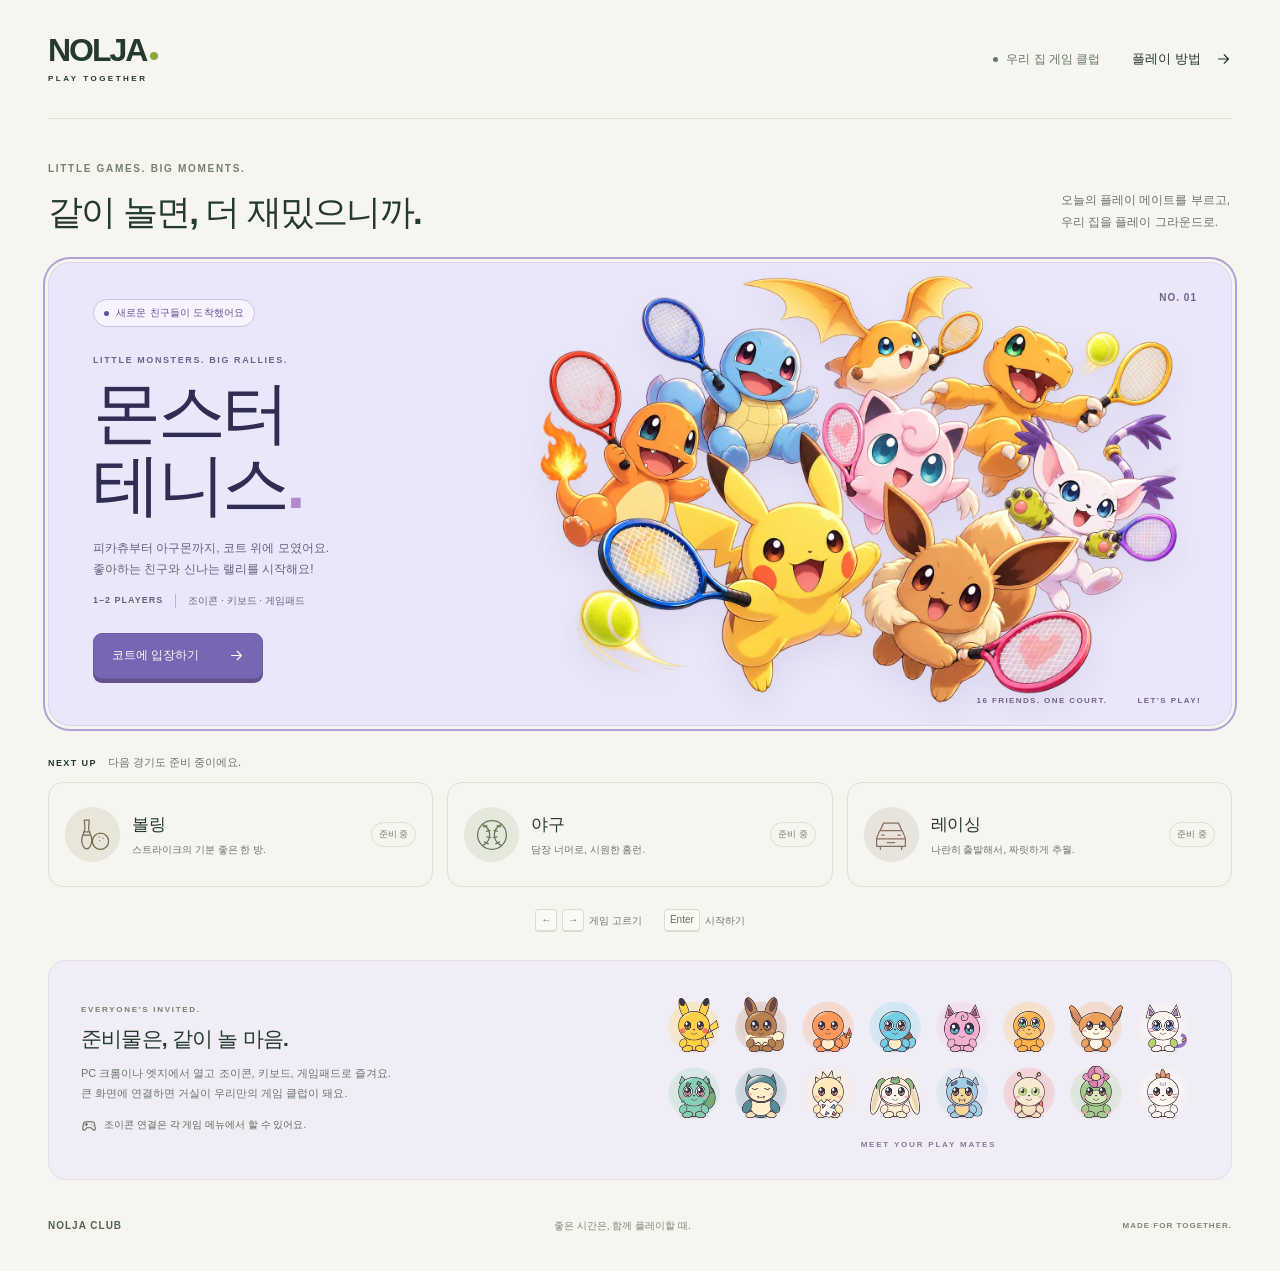
==== index.html @ 3cdd3f2b "테니스: 효과음·관중·음악 소리 입히기, 소리 크기 설정 소리 (shared/audio.js) — 파일 없이 WebAudio 즉석 합성 - 효과음·관중·음악 세 줄기와 볼륨(게임끼" ====
<!doctype html>
<html lang="ko">
<head>
<meta charset="utf-8">
<meta name="viewport" content="width=device-width, initial-scale=1">
<meta name="theme-color" content="#173d30">
<meta name="description" content="우리 집이 플레이 그라운드가 되는 시간. 조이콘이나 키보드로 함께 즐기는 놀자 게임 클럽.">
<title>놀자 · 몬스터 테니스 클럽</title>
<link rel="stylesheet" href="shared/home.css?v=20261023">
</head>
<body>
<a class="skip-link" href="#games">게임 고르기로 바로 가기</a>
<svg class="icon-library" aria-hidden="true" xmlns="http://www.w3.org/2000/svg">
  <symbol id="i-arrow" viewBox="0 0 24 24"><path d="M5 12h14m-6-6 6 6-6 6"/></symbol>
  <symbol id="i-controller" viewBox="0 0 24 24"><path d="m8 7-2.1.6a3 3 0 0 0-2.1 2.3L2.5 17a2.2 2.2 0 0 0 3.7 2l3-3h5.6l3 3a2.2 2.2 0 0 0 3.7-2l-1.3-7.1a3 3 0 0 0-2.1-2.3L16 7Z"/><path d="M6 11h4m-2-2v4m7-2h.01m3 2h.01"/></symbol>
  <symbol id="i-bowling" viewBox="0 0 64 64"><path d="M18 8h8l-1 12c-1 6 5 12 5 20 0 7-3 14-8 14s-8-7-8-14c0-8 6-14 5-20Zm-1 19h10M17 32h10"/><circle cx="44" cy="42" r="13"/><path d="M42 35h.01m6 2h.01m-5 4h.01"/></symbol>
  <symbol id="i-baseball" viewBox="0 0 64 64"><circle cx="32" cy="32" r="23"/><path d="M17 15c15 8 15 26 0 34m30-34c-15 8-15 26 0 34M18 19l6-2m-1 9 6-1m-5 10 6 1m-10 7 6 3m20-27-6-2m1 9-6-1m5 10-6 1m10 7-6 3"/></symbol>
  <symbol id="i-racing" viewBox="0 0 64 64"><path d="m15 24 5-11h24l5 11m-35 1h36l5 12v13H9V37Zm-5 13h46M15 50v5m34-5v5M17 32h4m22 0h4M26 44h12"/></symbol>
</svg>
<div class="home">
  <header class="site-header">
    <a class="brand" href="index.html" aria-label="놀자 홈"><span class="brand-name">NOLJA<span class="brand-dot"></span></span><span class="brand-tagline">PLAY TOGETHER</span></a>
    <nav class="header-nav" aria-label="홈 메뉴"><span class="club-status"><i></i> 우리 집 게임 클럽</span><a class="how-link" href="#how-to-play">플레이 방법 <svg class="icon" aria-hidden="true"><use href="#i-arrow"/></svg></a></nav>
  </header>
  <main>
    <section id="games" aria-labelledby="page-title">
      <div class="intro"><div><p class="eyebrow">LITTLE GAMES. BIG MOMENTS.</p><h1 id="page-title">같이 놀면, 더 재밌으니까.</h1></div><p class="intro-note">오늘의 플레이 메이트를 부르고,<br>우리 집을 플레이 그라운드로.</p></div>
      <div id="channels" class="channels">
        <a class="ch hero focus" data-i="0" href="games/tennis/index.html" aria-label="몬스터 테니스 시작하기. 1인 CPU 대전 또는 2인 대전">
          <div class="hero-copy">
            <span class="available"><i></i> 새로운 친구들이 도착했어요</span><p class="hero-kicker">LITTLE MONSTERS. BIG RALLIES.</p>
            <h2>몬스터<br>테니스<span class="title-dot">.</span></h2>
            <p class="hero-desc">피카츄부터 아구몬까지, 코트 위에 모였어요.<br>좋아하는 친구와 신나는 랠리를 시작해요!</p>
            <div class="game-tags"><span>1–2 PLAYERS</span><span>조이콘 · 키보드 · 게임패드</span></div>
            <span class="play-button">코트에 입장하기 <svg class="icon" aria-hidden="true"><use href="#i-arrow"/></svg></span>
          </div>
          <div class="hero-art" aria-hidden="true">
            <img class="home-monsters" src="games/tennis/assets/monster-team.webp" alt="" width="1536" height="1024" fetchpriority="high">
            <div class="art-orbit"></div>
            <svg class="court-art" viewBox="0 0 680 490" fill="none" xmlns="http://www.w3.org/2000/svg">
              <defs>
                <linearGradient id="court-shade" x1="211" y1="162" x2="538" y2="424" gradientUnits="userSpaceOnUse"><stop stop-color="#72a68b"/><stop offset="1" stop-color="#4f876c"/></linearGradient>
                <pattern id="racket-strings" width="12" height="12" patternUnits="userSpaceOnUse" patternTransform="rotate(-7)"><path d="M0 0h12M0 0v12" stroke="#e8eee1" stroke-opacity=".8" stroke-width="1.3"/></pattern>
                <linearGradient id="ball-shade" x1="510" y1="60" x2="560" y2="117" gradientUnits="userSpaceOnUse"><stop stop-color="#e3f397"/><stop offset="1" stop-color="#b3d851"/></linearGradient>
              </defs>
              <ellipse cx="369" cy="414" rx="239" ry="27" fill="#0c2f23" opacity=".4"/>
              <path d="m84 270 265-143 269 146-265 151Z" fill="#123f2e"/><path d="m84 253 265-143 269 146-265 151Z" fill="#a6bc9a"/><path d="m105 253 244-131 248 134-244 133Z" fill="url(#court-shade)"/>
              <g stroke="#eff2df" stroke-width="3" stroke-linejoin="round"><path d="m133 254 216-116 220 119-216 116Z"/><path d="m154 242 219 120m-43-214 219 119M241 196l219 120m-220 0 215-116"/><path d="m293 227 109 59"/></g>
              <path d="m240 307 222-118v40L240 347Z" fill="#143d30" fill-opacity=".38" stroke="#deeadb" stroke-width="1.5"/>
              <g stroke="#dce7d8" stroke-opacity=".5" stroke-width="1"><path d="m251 304 1 37m12-44 1 37m12-44 1 37m12-44 1 37m12-44 1 37m12-44 1 37m12-44 1 37m12-44 1 37m12-44 1 37m12-44 1 37m12-44 1 37m12-44 1 37m12-44 1 37m12-44 1 37m12-44 1 37m12-44 1 37"/><path d="m240 319 222-118m-222 130 222-118"/></g>
              <path d="m239 306 224-120" stroke="#f2f1df" stroke-width="5"/><path d="M239 304v47m225-167v48" stroke="#f2f1df" stroke-width="5" stroke-linecap="round"/>
              <g transform="rotate(35 402 198)"><path d="M402 260v110" stroke="#0f3024" stroke-width="17" stroke-linecap="round"/><path d="M402 319v48" stroke="#e7e9cf" stroke-width="19" stroke-linecap="round"/><path d="m392 329 20 6m-20 5 20 6m-20 5 20 6" stroke="#b6bea7" stroke-width="2"/><path d="m378 239 24 44 25-44" stroke="#e8ecdc" stroke-width="8"/><ellipse cx="402" cy="183" rx="53" ry="72" fill="#173d30"/><ellipse cx="402" cy="183" rx="50" ry="69" fill="url(#racket-strings)" stroke="#eff0dc" stroke-width="8"/><path d="M361 142c9-17 20-25 38-27" stroke="#d4ed72" stroke-width="5" stroke-linecap="round"/></g>
              <ellipse cx="543" cy="151" rx="33" ry="7" fill="#0f3024" opacity=".3"/><circle cx="539" cy="92" r="39" fill="url(#ball-shade)"/><path d="M513 63c19 5 31 21 31 39 0 11-4 20-10 29m33-66c-17 4-28 19-28 35 0 13 4 22 10 29" stroke="#f8fadf" stroke-width="2.8"/>
              <path d="m568 28 8-15m10 30 16-8m-48-15 2-16" stroke="#d4ed72" stroke-width="3" stroke-linecap="round"/><path d="m135 113 6 15 16 5-16 6-6 15-5-15-16-6 16-5Z" fill="#d4ed72"/><circle cx="573" cy="397" r="5" stroke="#d4ed72" stroke-width="2"/><circle cx="175" cy="375" r="4" fill="#d4ed72"/>
            </svg>
            <div class="court-label"><span>LITTLE FRIENDS. ONE COURT.</span><span>LET’S PLAY!</span></div>
          </div>
          <span class="hero-number" aria-hidden="true">NO. 01</span>
        </a>
        <div class="coming-heading"><span>NEXT UP</span><p>다음 경기도 준비 중이에요.</p></div>
        <div class="coming-games">
          <article class="ch soon bowling" data-i="1" aria-label="볼링, 준비 중"><div class="soon-icon"><svg aria-hidden="true"><use href="#i-bowling"/></svg></div><div class="soon-copy"><h2>볼링</h2><p>스트라이크의 기분 좋은 한 방.</p></div><span class="soon-label">준비 중</span></article>
          <article class="ch soon baseball" data-i="2" aria-label="야구, 준비 중"><div class="soon-icon"><svg aria-hidden="true"><use href="#i-baseball"/></svg></div><div class="soon-copy"><h2>야구</h2><p>담장 너머로, 시원한 홈런.</p></div><span class="soon-label">준비 중</span></article>
          <article class="ch soon racing" data-i="3" aria-label="레이싱, 준비 중"><div class="soon-icon"><svg aria-hidden="true"><use href="#i-racing"/></svg></div><div class="soon-copy"><h2>레이싱</h2><p>나란히 출발해서, 짜릿하게 추월.</p></div><span class="soon-label">준비 중</span></article>
        </div>
      </div>
      <p id="gameHint" class="keyboard-hint" aria-live="polite"><span><kbd>←</kbd><kbd>→</kbd> 게임 고르기</span><span><kbd>Enter</kbd> 시작하기</span></p>
    </section>
    <section id="how-to-play" class="club-lounge" aria-labelledby="lounge-title">
      <div class="lounge-copy"><p class="eyebrow">EVERYONE'S INVITED.</p><h2 id="lounge-title">준비물은, 같이 놀 마음.</h2><p>PC 크롬이나 엣지에서 열고 조이콘, 키보드, 게임패드로 즐겨요.<br>큰 화면에 연결하면 거실이 우리만의 게임 클럽이 돼요.</p><span class="controller-note"><svg class="icon" aria-hidden="true"><use href="#i-controller"/></svg> 조이콘 연결은 각 게임 메뉴에서 할 수 있어요.</span></div>
      <div class="plaza-wrap"><div class="plaza" id="plaza" aria-label="함께할 수 있는 캐릭터 친구들"></div><span class="plaza-label">MEET YOUR PLAY MATES</span></div>
    </section>
  </main>
  <footer class="site-footer"><span>NOLJA CLUB</span><p>좋은 시간은, 함께 플레이할 때.</p><span>MADE FOR TOGETHER.</span></footer>
</div>
<script src="shared/store.js?v=20261023"></script>
<script src="shared/characters.js?v=20261023"></script>
<script>
(() => {
  'use strict';
  const GAMES = [{ name: '몬스터 테니스', href: 'games/tennis/index.html' }, { name: '볼링', soon: true }, { name: '야구', soon: true }, { name: '레이싱', soon: true }];
  const plaza = document.getElementById('plaza');
  const characters = window.Nolja.characters.CHARS;
  plaza.setAttribute('aria-label', `함께할 수 있는 ${characters.length}명의 캐릭터`);
  document.querySelector('.court-label > span').textContent = `${characters.length} FRIENDS. ONE COURT.`;
  characters.forEach((ch, k) => {
    const figure = document.createElement('span'); figure.className = 'play-mate';
    const canvas = document.createElement('canvas'); canvas.width = canvas.height = 128;
    canvas.style.animationDelay = (k * 0.18) + 's'; canvas.setAttribute('role', 'img'); canvas.setAttribute('aria-label', ch.name); canvas.title = ch.name;
    window.Nolja.characters.portrait(canvas, ch); figure.appendChild(canvas); plaza.appendChild(figure);
  });
  let choice = 0;
  const tiles = [...document.querySelectorAll('#channels .ch')];
  const hint = document.getElementById('gameHint');
  const showChoice = () => {
    tiles.forEach((tile, i) => tile.classList.toggle('focus', i === choice));
    hint.textContent = GAMES[choice].soon ? GAMES[choice].name + '은 준비 중이에요. ← → 키로 다른 게임을 골라 보세요.' : '몬스터 테니스 선택됨 · ← → 게임 고르기 · Enter 시작하기';
  };
  tiles[0].addEventListener('focus', () => { choice = 0; showChoice(); });
  window.addEventListener('keydown', e => {
    if (e.altKey || e.ctrlKey || e.metaKey || e.target.closest('input, textarea, select, [contenteditable="true"]')) return;
    if (e.key === 'ArrowRight' || e.key === 'ArrowLeft') {
      e.preventDefault(); choice = (choice + (e.key === 'ArrowRight' ? 1 : -1) + tiles.length) % tiles.length; showChoice(); tiles[choice].scrollIntoView({ block: 'nearest', behavior: 'auto' });
    }
    if (e.key === 'Enter' && (!e.target.closest('a, button') || e.target.closest('.ch'))) {
      e.preventDefault();
      if (!GAMES[choice].soon) location.href = GAMES[choice].href;
    }
  });
})();
</script>
</body>
</html>
---- shared/home.css ----
:root{color-scheme:light;--paper:#f6f5ef;--forest:#173d30;--lime:#d4ed72;--ink:#24392f;--muted:#6a756c;--line:#dddfd3;--surface:#efeee5;font-family:"Pretendard","Malgun Gothic","Apple SD Gothic Neo","Noto Sans KR",sans-serif;color:var(--ink);background:var(--paper);font-synthesis:none;text-rendering:optimizeLegibility;-webkit-font-smoothing:antialiased}
*{box-sizing:border-box}html{scroll-behavior:smooth}body{margin:0}a{color:inherit;text-decoration:none}a{-webkit-tap-highlight-color:transparent}a:focus-visible{outline:3px solid #597d34;outline-offset:6px}
.icon-library{position:absolute;width:0;height:0;overflow:hidden}.icon{width:22px;height:22px;fill:none;stroke:currentColor;stroke-width:1.6;stroke-linecap:round;stroke-linejoin:round;flex-shrink:0}
.skip-link{position:fixed;z-index:10;top:12px;left:16px;padding:12px 18px;background:var(--lime);border-radius:8px;transform:translateY(-160%)}.skip-link:focus{transform:translateY(0)}
.home{width:min(1344px,100%);margin:0 auto;padding:0 48px}.site-header{min-height:119px;display:flex;align-items:center;justify-content:space-between;gap:24px;border-bottom:1px solid var(--line)}
.brand{display:flex;flex-direction:column;align-items:flex-start;border-radius:4px}.brand-name{display:flex;align-items:center;font-family:Arial,sans-serif;font-size:32px;font-weight:900;letter-spacing:-2px;line-height:1}.brand-dot{width:8px;height:8px;background:#8da63e;border-radius:50%;margin:12px 0 0 4px}.brand-tagline{font:700 8px/1.5 Arial,sans-serif;letter-spacing:2.5px;margin-top:7px}
.header-nav{display:flex;align-items:center;gap:32px}.club-status{display:inline-flex;align-items:center;gap:8px;font-size:12px;color:#657568}.club-status i,.available i{width:5px;height:5px;background:currentColor;border-radius:50%}.how-link{display:inline-flex;align-items:center;gap:14px;font-size:13px;font-weight:700;min-height:44px}.how-link .icon{width:17px}
.intro{display:flex;justify-content:space-between;align-items:flex-end;gap:28px;padding:43px 0 27px}.eyebrow{font:700 10px/1.4 Arial,sans-serif;letter-spacing:1.7px;color:#75816d;margin:0 0 12px}h1{font-size:clamp(25px,3vw,35px);font-weight:800;line-height:1.35;letter-spacing:-1.7px;margin:0}.intro-note{margin:0 2px 2px;font-size:12px;color:var(--muted);line-height:1.8}
.hero{position:relative;display:grid;grid-template-columns:1fr 1fr;min-height:441px;background:var(--forest);border-radius:22px;color:var(--paper);isolation:isolate;overflow:hidden;border:1px solid transparent;transition:box-shadow 180ms ease,border-color 180ms ease}.hero:hover{border-color:#98b171;box-shadow:0 12px 32px #173d3015}.hero-copy{position:relative;z-index:2;padding:36px 0 38px 44px}
.available{display:inline-flex;align-items:center;gap:7px;padding:6px 10px;border:1px solid #78976a;border-radius:30px;color:var(--lime);font-size:10px;letter-spacing:.2px}.hero-kicker{font:700 9px/1.4 Arial,sans-serif;letter-spacing:1.6px;color:#a4b7a3;margin:27px 0 10px}.hero h2{font-size:clamp(45px,5.3vw,72px);font-weight:800;line-height:1.06;letter-spacing:-3.5px;margin:0}.title-dot{color:var(--lime)}.hero-desc{color:#c1d0bf;font-size:12px;line-height:1.8;margin:17px 0 0}
.game-tags{display:flex;flex-wrap:wrap;gap:12px;align-items:center;margin-top:13px;color:#c1d0bf;font-size:10px}.game-tags span:first-child{font:700 9px/1.5 Arial,sans-serif;letter-spacing:1px}.game-tags span+span{border-left:1px solid #5f7967;padding-left:12px}.play-button{margin-top:25px;display:inline-flex;align-items:center;justify-content:space-between;gap:29px;min-height:46px;padding:0 17px 0 18px;border-radius:9px;background:var(--lime);color:var(--forest);font-size:12px;font-weight:800;transition:background 180ms ease}.hero:hover .play-button{background:#e1f599}.play-button .icon{width:17px;height:17px}
.hero-art{position:relative;display:flex;align-items:center;justify-content:center;min-width:0}.art-orbit{width:402px;height:402px;position:absolute;top:21px;left:22px;border:1px solid #355944;border-radius:50%}.art-orbit::before{content:"";position:absolute;inset:28px;border:1px solid #2e513e;border-radius:50%}.court-art{position:relative;width:118%;min-width:550px;margin:-23px 0 0 -21px}.court-label{position:absolute;bottom:34px;right:35px;display:flex;gap:30px;font:700 8px/1.5 Arial,sans-serif;letter-spacing:1.4px;color:#9aaf95}.hero-number{position:absolute;top:29px;right:34px;font:700 10px Arial,sans-serif;letter-spacing:1px;color:#a0b298}.hero.focus{box-shadow:0 0 0 3px var(--paper),0 0 0 5px #9aaf80}
.coming-heading{display:flex;align-items:center;gap:11px;margin:29px 0 12px}.coming-heading>span{font:800 9px Arial,sans-serif;letter-spacing:1.4px}.coming-heading p{color:var(--muted);font-size:11px;margin:0}.coming-games{display:grid;grid-template-columns:repeat(3,minmax(0,1fr));gap:14px}.soon{display:flex;align-items:center;gap:12px;min-height:105px;position:relative;border:1px solid var(--line);border-radius:15px;padding:18px 16px}.soon.focus{outline:2px solid #638445;outline-offset:3px}.soon-icon{flex-shrink:0;display:grid;place-items:center;width:55px;height:55px;border-radius:50%;background:#e9e6d9;color:#746d51}.soon-icon svg{width:40px;height:40px;fill:none;stroke:currentColor;stroke-width:2;stroke-linecap:round;stroke-linejoin:round}.baseball .soon-icon{background:#e4e9dc;color:#657752}.racing .soon-icon{background:#e8e3dc;color:#8a715f}.soon-copy{min-width:0}.soon h2{font-size:17px;letter-spacing:-.5px;margin:0 0 6px}.soon-copy p{margin:0;color:var(--muted);font-size:10px;line-height:1.5}.soon-label{color:#737b6a;white-space:nowrap;margin-left:auto;padding:5px 7px;border:1px solid #dadfd1;border-radius:20px;font-size:9px}
.keyboard-hint{display:flex;justify-content:center;align-items:center;flex-wrap:wrap;gap:22px;margin:22px 0 28px;color:var(--muted);font-size:10px;min-height:21px;line-height:1.6}.keyboard-hint span{display:inline-flex;align-items:center;gap:5px}kbd{font:inherit;border:1px solid #d8ddd1;border-bottom-width:2px;color:#64715e;border-radius:4px;min-width:19px;padding:2px 5px;text-align:center;background:#faf9f4}
.club-lounge{display:grid;grid-template-columns:1fr 1fr;gap:36px;align-items:center;border:1px solid #e1e2d5;border-radius:18px;background:#efeee5;padding:28px 32px}.lounge-copy .eyebrow{font-size:8px;margin-bottom:10px}.lounge-copy h2{font-size:21px;letter-spacing:-.8px;margin:0 0 11px}.lounge-copy>p:not(.eyebrow){color:var(--muted);font-size:11px;line-height:1.8;margin:0}.controller-note{display:inline-flex;align-items:center;gap:7px;color:#5b6a55;font-size:10px;margin-top:13px}.controller-note .icon{width:16px;height:16px}.plaza-wrap{display:flex;flex-direction:column;align-items:center;justify-content:center}.plaza{display:grid;grid-template-columns:repeat(8,minmax(0,1fr));gap:6px;width:100%;max-width:570px;padding:6px}.play-mate{display:flex;justify-content:center;min-width:0}.plaza canvas{display:block;width:100%;height:auto;max-width:60px;animation:hop 2.8s ease-in-out infinite}.plaza-label{font:700 8px/1.5 Arial,sans-serif;letter-spacing:1.8px;margin-top:12px;color:#7b856c}
.site-footer{display:flex;justify-content:space-between;align-items:center;flex-wrap:wrap;gap:15px;min-height:91px;color:#7d8679}.site-footer>span:first-child{font:800 10px Arial,sans-serif;letter-spacing:1px;color:#53634f}.site-footer p{font-size:10px;margin:0}.site-footer>span:last-child{font:700 8px Arial,sans-serif;letter-spacing:1px}
@keyframes hop{0%,100%{transform:translateY(0)}50%{transform:translateY(-5px)}}
@media(min-width:1440px){.hero{min-height:472px}.hero-copy{padding-top:40px}.hero-kicker{margin-top:31px}.hero-desc{font-size:13px}.hero-art .court-art{min-width:620px}.art-orbit{width:450px;height:450px;top:12px}}
@media(max-width:1080px){.club-lounge{grid-template-columns:1fr}.home{padding:0 32px}.hero-copy{padding-left:32px}.hero-art .court-art{min-width:505px}.art-orbit{width:340px;height:340px;top:52px}.hero-desc{font-size:12px}.soon{padding:16px 12px;gap:10px}.soon-icon{width:43px;height:43px}.soon-icon svg{width:32px;height:32px}.soon-label{position:absolute;top:12px;right:11px;font-size:8px;padding:3px 6px}.soon-copy p{max-width:124px}.club-lounge{gap:24px;padding:26px}}
@media(max-width:760px){.home{padding:0 23px}.site-header{min-height:97px}.brand-name{font-size:29px}.club-status{display:none}.intro{padding-top:32px;padding-bottom:25px}.intro-note{display:none}.intro .eyebrow{font-size:9px}.hero{min-height:435px;grid-template-columns:1.1fr 1fr}.hero-copy{padding:29px 0 31px 25px}.hero-kicker{margin-top:25px;font-size:8px;letter-spacing:1px}.hero h2{font-size:57px}.hero-art .court-art{min-width:430px;margin-left:-60px}.art-orbit{width:290px;height:290px;left:-24px;top:78px}.hero-number{right:24px;top:29px}.court-label{right:24px;gap:13px;bottom:28px;font-size:6px;letter-spacing:1px}.game-tags{gap:6px;flex-direction:column;align-items:flex-start;font-size:9px}.game-tags span+span{border-left:0;padding-left:0}.play-button{margin-top:22px;gap:17px;font-size:11px;min-height:44px;padding:0 13px}.coming-games{gap:10px}.soon{align-items:flex-start;flex-direction:column;min-height:162px;gap:13px;padding:17px 15px}.soon-label{top:16px}.soon h2{font-size:16px}.soon-copy p{font-size:10px}.club-lounge{grid-template-columns:1fr;gap:26px}.lounge-copy h2{font-size:22px}.lounge-copy>p:not(.eyebrow){font-size:12px}.controller-note{font-size:11px}.plaza{max-width:570px}.plaza-label{margin-top:7px}.site-footer>span:last-child{display:none}}
@media(max-width:510px){.home{padding:0 20px}.site-header{min-height:87px}.how-link{font-size:11px;gap:8px}.brand-name{font-size:27px}.brand-tagline{font-size:7px;letter-spacing:1.8px;margin-top:5px}.intro{padding:29px 0 22px}h1{font-size:clamp(22px,5.4vw,28px);letter-spacing:-1.2px}.eyebrow{letter-spacing:1.3px}.hero{display:block;min-height:610px;border-radius:20px}.hero-copy{padding:26px 26px 0}.available{font-size:9px;padding:5px 9px}.hero-kicker{margin:26px 0 10px;font-size:9px}.hero h2{font-size:59px;line-height:1.05}.hero-desc{margin-top:15px;font-size:11px}.game-tags{flex-direction:row;gap:9px;margin-top:11px}.game-tags span+span{padding-left:9px;border-left:1px solid #5f7967}.play-button{margin-top:20px;min-height:46px;padding:0 16px;font-size:12px;gap:25px}.hero-art{height:228px;margin:-5px 0 0}.hero-art .court-art{width:100%;min-width:390px;max-width:460px;margin:-29px 0 0 25px}.art-orbit{width:280px;height:280px;left:calc(50% - 130px);top:-29px}.court-label{right:22px;bottom:17px;gap:16px;font-size:6px}.hero-number{right:23px;top:32px;font-size:8px}.coming-heading{margin-top:28px;gap:10px}.coming-heading p{font-size:10px}.coming-games{grid-template-columns:1fr;gap:10px}.soon{min-height:91px;flex-direction:row;align-items:center;padding:14px 16px;gap:14px}.soon-label{position:static;font-size:9px;padding:5px 8px}.soon-copy p{max-width:none}.soon h2{margin-bottom:5px}.soon-icon{width:46px;height:46px}.keyboard-hint{gap:15px;margin:22px 0 27px;font-size:9px}.club-lounge{padding:25px 21px 23px;gap:24px}.lounge-copy h2{font-size:20px}.lounge-copy>p:not(.eyebrow){font-size:11px;word-break:keep-all}.lounge-copy br{display:none}.controller-note{font-size:9px;gap:6px}.plaza{grid-template-columns:repeat(4,minmax(0,1fr));max-width:255px;row-gap:1px}.plaza canvas{max-width:64px}.site-footer{min-height:83px}.site-footer p{font-size:9px}}
@media(prefers-reduced-motion:reduce){html{scroll-behavior:auto}*,*::before,*::after{animation:none!important;transition:none!important}}

/* Monster Rally: the illustration is a real local game asset. */
.hero{background:#eae7fa;color:#302d52;grid-template-columns:.8fr 1.2fr;min-height:455px;border-color:#d9d1ef;box-shadow:0 10px 35px #6551940b}
.hero:hover{border-color:#a69bd9;box-shadow:0 12px 32px #65519418}
.hero.focus{box-shadow:0 0 0 3px var(--paper),0 0 0 5px #ada1d6}
.available{color:#625298;background:#f7f3ff;border-color:#cbc1e3}
.hero-kicker,.court-label,.hero-number{color:#716189}
.hero-desc,.game-tags{color:#69607c}
.title-dot{color:#b18acb}.game-tags span+span{border-color:#beb2d2}
.play-button{background:#7766b4;color:#fffaf5;border:1px solid #6c5ca8;box-shadow:0 4px 0 #62538e}
.hero:hover .play-button{background:#8b77c4}
.hero-art .court-art,.hero-art .art-orbit{display:none}
.home-monsters{display:block;width:112%;height:auto;max-height:430px;object-fit:contain;position:relative;margin:12px 15px 20px -20px;filter:drop-shadow(0 14px 15px #6e56831c)}
.hero-art{overflow:visible}.hero-copy{padding-bottom:43px}.court-label{bottom:18px;right:30px}
.club-lounge{background:#f0edf6;border-color:#e2dcec}.plaza-label{color:#887898}
@media(min-width:1440px){.hero{min-height:490px}.home-monsters{max-height:460px}}
@media(max-width:1080px){.hero{grid-template-columns:1fr 1.05fr}.hero h2{font-size:58px}.hero-desc{font-size:11px}.home-monsters{width:122%;margin-left:-30px}}
@media(max-width:760px){.hero{grid-template-columns:1fr 1fr;min-height:450px}.home-monsters{width:135%;margin-left:-45px}.hero-desc{font-size:11px}.court-label{right:20px;font-size:7px}.hero h2{font-size:52px}}
@media(max-width:510px){.hero{display:flex;flex-direction:column;min-height:0}.hero-copy{padding:26px 25px 17px}.hero h2{font-size:56px}.hero-desc{font-size:12px;line-height:1.9}.hero-art{height:255px;margin:0;flex-shrink:0}.home-monsters{width:115%;height:290px;margin:-35px -8px 0 0;object-fit:contain;max-height:none}.hero-number{font-size:8px}.court-label{bottom:12px;right:20px;font-size:6px}.game-tags{font-size:10px}.play-button{margin-top:18px}.club-lounge .plaza{max-width:312px;row-gap:7px}}
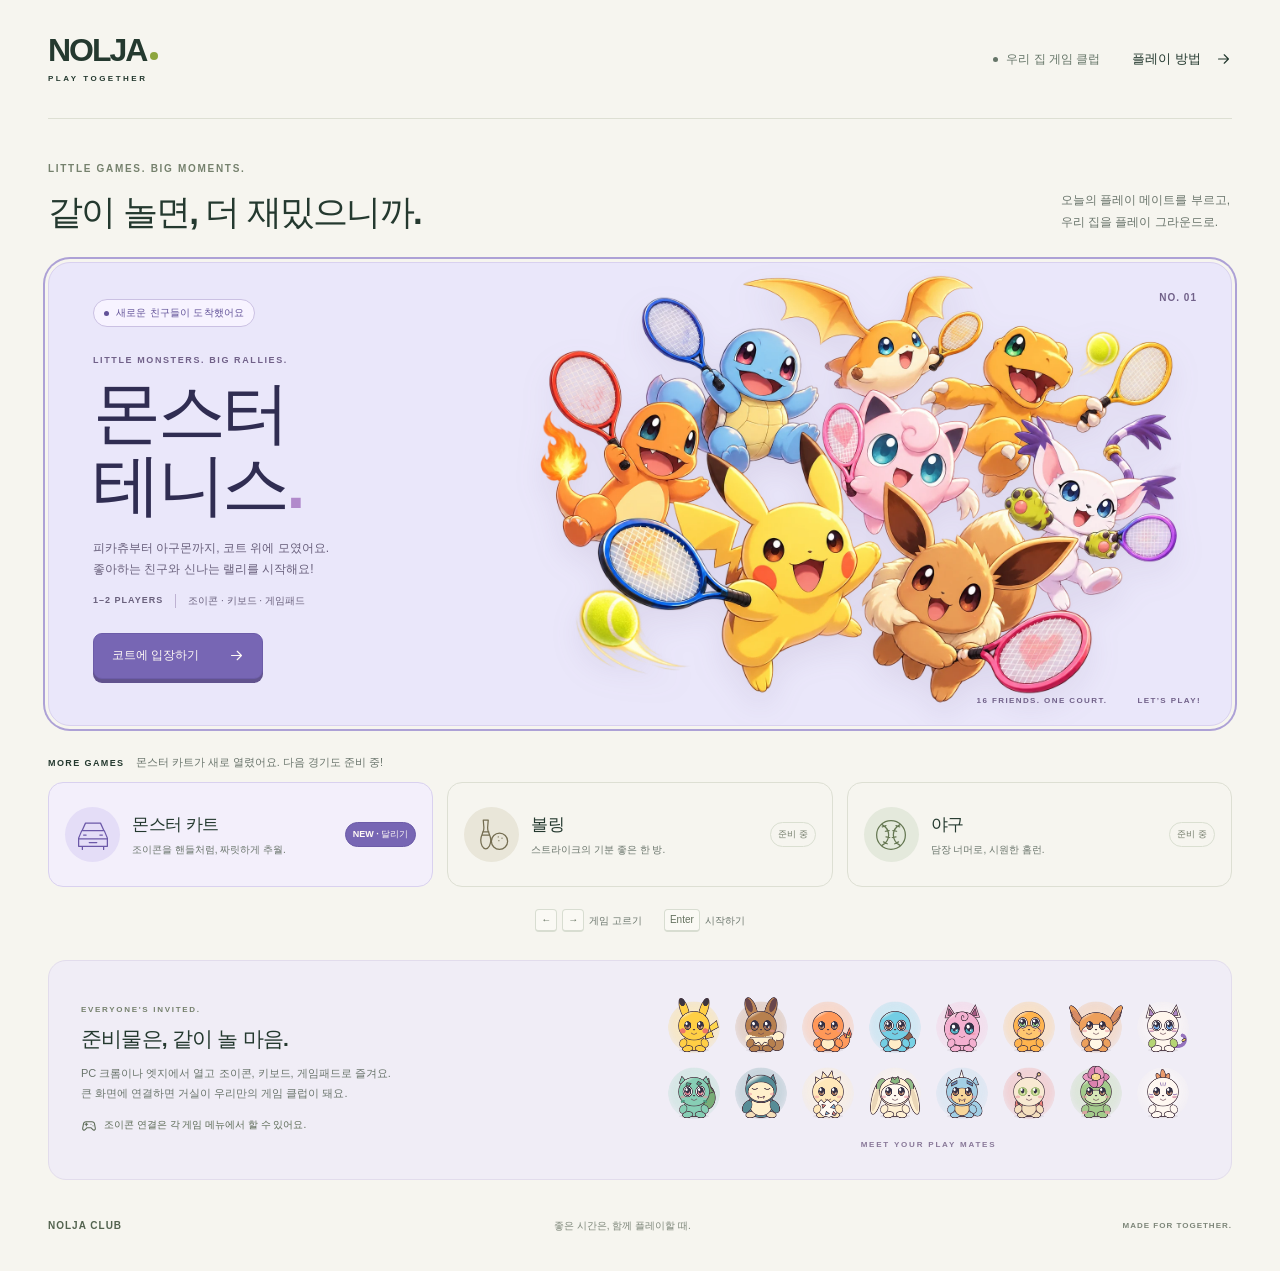
==== commit d7088f51: "카트: 몬스터 카트 1차 — 조이콘을 핸들처럼 기울여 달리는 레이스 몬스터 카트 (games/kart) — 새 게임 - 코스 몬스터 서킷 1개 (686m, S자 커브·점프대·대시 " ====
--- a/index.html
+++ b/index.html
@@ -4,9 +4,9 @@
 <meta charset="utf-8">
 <meta name="viewport" content="width=device-width, initial-scale=1">
 <meta name="theme-color" content="#173d30">
-<meta name="description" content="우리 집이 플레이 그라운드가 되는 시간. 조이콘이나 키보드로 함께 즐기는 놀자 게임 클럽.">
-<title>놀자 · 몬스터 테니스 클럽</title>
-<link rel="stylesheet" href="shared/home.css?v=20261023">
+<meta name="description" content="우리 집이 플레이 그라운드가 되는 시간. 조이콘이나 키보드로 함께 즐기는 놀자 게임 클럽 (몬스터 테니스 · 몬스터 카트).">
+<title>놀자 · 몬스터 게임 클럽</title>
+<link rel="stylesheet" href="shared/home.css?v=20261027">
 </head>
 <body>
 <a class="skip-link" href="#games">게임 고르기로 바로 가기</a>
@@ -57,11 +57,11 @@
           </div>
           <span class="hero-number" aria-hidden="true">NO. 01</span>
         </a>
-        <div class="coming-heading"><span>NEXT UP</span><p>다음 경기도 준비 중이에요.</p></div>
+        <div class="coming-heading"><span>MORE GAMES</span><p>몬스터 카트가 새로 열렸어요. 다음 경기도 준비 중!</p></div>
         <div class="coming-games">
-          <article class="ch soon bowling" data-i="1" aria-label="볼링, 준비 중"><div class="soon-icon"><svg aria-hidden="true"><use href="#i-bowling"/></svg></div><div class="soon-copy"><h2>볼링</h2><p>스트라이크의 기분 좋은 한 방.</p></div><span class="soon-label">준비 중</span></article>
-          <article class="ch soon baseball" data-i="2" aria-label="야구, 준비 중"><div class="soon-icon"><svg aria-hidden="true"><use href="#i-baseball"/></svg></div><div class="soon-copy"><h2>야구</h2><p>담장 너머로, 시원한 홈런.</p></div><span class="soon-label">준비 중</span></article>
-          <article class="ch soon racing" data-i="3" aria-label="레이싱, 준비 중"><div class="soon-icon"><svg aria-hidden="true"><use href="#i-racing"/></svg></div><div class="soon-copy"><h2>레이싱</h2><p>나란히 출발해서, 짜릿하게 추월.</p></div><span class="soon-label">준비 중</span></article>
+          <a class="ch soon playable racing" data-i="1" href="games/kart/index.html" aria-label="몬스터 카트 시작하기. 조이콘을 핸들처럼 기울여 달리는 1~2인 카트 레이스"><div class="soon-icon"><svg aria-hidden="true"><use href="#i-racing"/></svg></div><div class="soon-copy"><h2>몬스터 카트</h2><p>조이콘을 핸들처럼, 짜릿하게 추월.</p></div><span class="soon-label">NEW · 달리기</span></a>
+          <article class="ch soon bowling" data-i="2" aria-label="볼링, 준비 중"><div class="soon-icon"><svg aria-hidden="true"><use href="#i-bowling"/></svg></div><div class="soon-copy"><h2>볼링</h2><p>스트라이크의 기분 좋은 한 방.</p></div><span class="soon-label">준비 중</span></article>
+          <article class="ch soon baseball" data-i="3" aria-label="야구, 준비 중"><div class="soon-icon"><svg aria-hidden="true"><use href="#i-baseball"/></svg></div><div class="soon-copy"><h2>야구</h2><p>담장 너머로, 시원한 홈런.</p></div><span class="soon-label">준비 중</span></article>
         </div>
       </div>
       <p id="gameHint" class="keyboard-hint" aria-live="polite"><span><kbd>←</kbd><kbd>→</kbd> 게임 고르기</span><span><kbd>Enter</kbd> 시작하기</span></p>
@@ -73,12 +73,12 @@
   </main>
   <footer class="site-footer"><span>NOLJA CLUB</span><p>좋은 시간은, 함께 플레이할 때.</p><span>MADE FOR TOGETHER.</span></footer>
 </div>
-<script src="shared/store.js?v=20261023"></script>
-<script src="shared/characters.js?v=20261023"></script>
+<script src="shared/store.js?v=20261027"></script>
+<script src="shared/characters.js?v=20261027"></script>
 <script>
 (() => {
   'use strict';
-  const GAMES = [{ name: '몬스터 테니스', href: 'games/tennis/index.html' }, { name: '볼링', soon: true }, { name: '야구', soon: true }, { name: '레이싱', soon: true }];
+  const GAMES = [{ name: '몬스터 테니스', href: 'games/tennis/index.html' }, { name: '몬스터 카트', href: 'games/kart/index.html' }, { name: '볼링', soon: true }, { name: '야구', soon: true }];
   const plaza = document.getElementById('plaza');
   const characters = window.Nolja.characters.CHARS;
   plaza.setAttribute('aria-label', `함께할 수 있는 ${characters.length}명의 캐릭터`);
@@ -90,13 +90,15 @@
     window.Nolja.characters.portrait(canvas, ch); figure.appendChild(canvas); plaza.appendChild(figure);
   });
   let choice = 0;
+  // 받침이 있으면 '은', 없으면 '는' (볼링은 · 야구는)
+  const topic = w => { const c = w.charCodeAt(w.length - 1) - 0xac00; return w + (c >= 0 && c < 11172 ? (c % 28 ? '은' : '는') : '은(는)'); };
   const tiles = [...document.querySelectorAll('#channels .ch')];
   const hint = document.getElementById('gameHint');
   const showChoice = () => {
     tiles.forEach((tile, i) => tile.classList.toggle('focus', i === choice));
-    hint.textContent = GAMES[choice].soon ? GAMES[choice].name + '은 준비 중이에요. ← → 키로 다른 게임을 골라 보세요.' : '몬스터 테니스 선택됨 · ← → 게임 고르기 · Enter 시작하기';
+    hint.textContent = GAMES[choice].soon ? topic(GAMES[choice].name) + ' 준비 중이에요. ← → 키로 다른 게임을 골라 보세요.' : GAMES[choice].name + ' 선택됨 · ← → 게임 고르기 · Enter 시작하기';
   };
-  tiles[0].addEventListener('focus', () => { choice = 0; showChoice(); });
+  tiles.forEach((tile, i) => { if (!GAMES[i].soon) tile.addEventListener('focus', () => { choice = i; showChoice(); }); });
   window.addEventListener('keydown', e => {
     if (e.altKey || e.ctrlKey || e.metaKey || e.target.closest('input, textarea, select, [contenteditable="true"]')) return;
     if (e.key === 'ArrowRight' || e.key === 'ArrowLeft') {
--- a/shared/home.css
+++ b/shared/home.css
@@ -39,3 +39,10 @@
 @media(max-width:1080px){.hero{grid-template-columns:1fr 1.05fr}.hero h2{font-size:58px}.hero-desc{font-size:11px}.home-monsters{width:122%;margin-left:-30px}}
 @media(max-width:760px){.hero{grid-template-columns:1fr 1fr;min-height:450px}.home-monsters{width:135%;margin-left:-45px}.hero-desc{font-size:11px}.court-label{right:20px;font-size:7px}.hero h2{font-size:52px}}
 @media(max-width:510px){.hero{display:flex;flex-direction:column;min-height:0}.hero-copy{padding:26px 25px 17px}.hero h2{font-size:56px}.hero-desc{font-size:12px;line-height:1.9}.hero-art{height:255px;margin:0;flex-shrink:0}.home-monsters{width:115%;height:290px;margin:-35px -8px 0 0;object-fit:contain;max-height:none}.hero-number{font-size:8px}.court-label{bottom:12px;right:20px;font-size:6px}.game-tags{font-size:10px}.play-button{margin-top:18px}.club-lounge .plaza{max-width:312px;row-gap:7px}}
+
+/* Playable small tile (Monster Kart) next to the coming-soon ones. */
+.soon.playable{background:#f3effb;border-color:#d9d1ef;color:inherit;transition:border-color 180ms ease,box-shadow 180ms ease}
+.soon.playable:hover{border-color:#a69bd9;box-shadow:0 8px 22px #65519414}
+.soon.playable .soon-icon{background:#e4ddf7;color:#6b58a8}
+.soon.playable .soon-label{background:#7766b4;border-color:#6c5ca8;color:#fffaf5;font-weight:700}
+.soon.playable.focus{outline-color:#8f80c8}
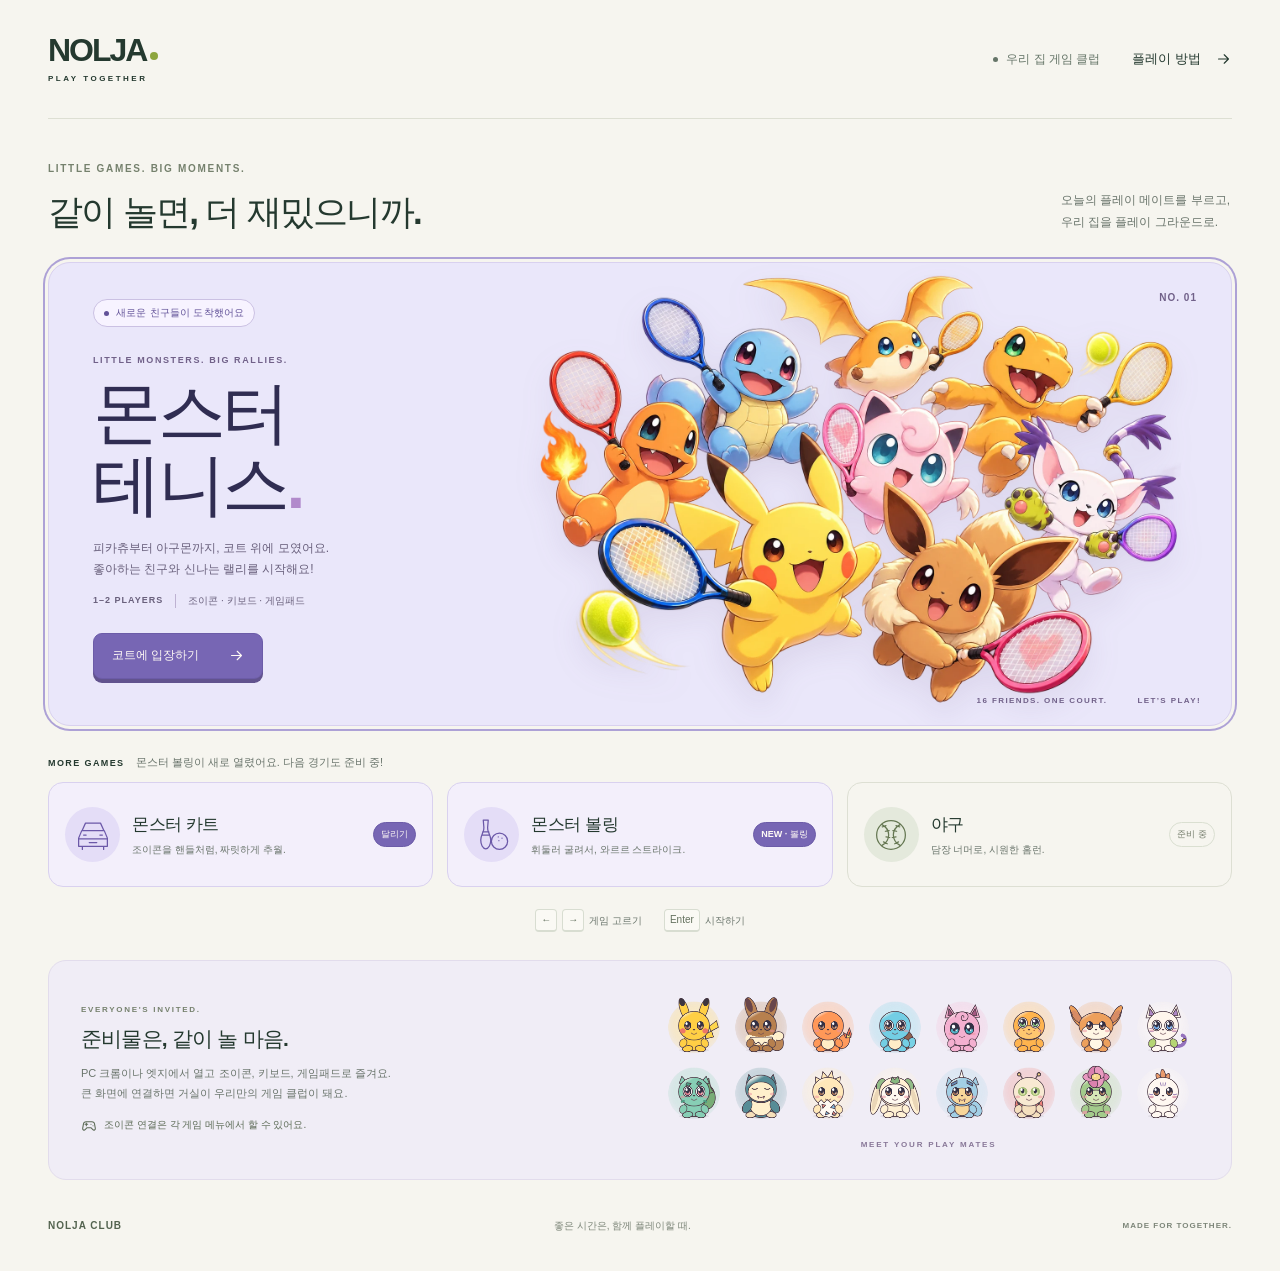
==== commit 1ebd39dc: "볼링: 몬스터 볼링 새 게임 — 휘둘러 굴리는 1~4인 볼링 · 핀 물리 · 정식 점수 · 범퍼 · CPU 친구 - 조이콘을 공처럼 쥐고 아래에서 앞으로 휘둘러 굴림 (세기 = 빠" ====
--- a/index.html
+++ b/index.html
@@ -4,9 +4,9 @@
 <meta charset="utf-8">
 <meta name="viewport" content="width=device-width, initial-scale=1">
 <meta name="theme-color" content="#173d30">
-<meta name="description" content="우리 집이 플레이 그라운드가 되는 시간. 조이콘이나 키보드로 함께 즐기는 놀자 게임 클럽 (몬스터 테니스 · 몬스터 카트).">
+<meta name="description" content="우리 집이 플레이 그라운드가 되는 시간. 조이콘이나 키보드로 함께 즐기는 놀자 게임 클럽 (몬스터 테니스 · 몬스터 카트 · 몬스터 볼링).">
 <title>놀자 · 몬스터 게임 클럽</title>
-<link rel="stylesheet" href="shared/home.css?v=20261027">
+<link rel="stylesheet" href="shared/home.css?v=20261027c">
 </head>
 <body>
 <a class="skip-link" href="#games">게임 고르기로 바로 가기</a>
@@ -57,10 +57,10 @@
           </div>
           <span class="hero-number" aria-hidden="true">NO. 01</span>
         </a>
-        <div class="coming-heading"><span>MORE GAMES</span><p>몬스터 카트가 새로 열렸어요. 다음 경기도 준비 중!</p></div>
+        <div class="coming-heading"><span>MORE GAMES</span><p>몬스터 볼링이 새로 열렸어요. 다음 경기도 준비 중!</p></div>
         <div class="coming-games">
-          <a class="ch soon playable racing" data-i="1" href="games/kart/index.html" aria-label="몬스터 카트 시작하기. 조이콘을 핸들처럼 기울여 달리는 1~2인 카트 레이스"><div class="soon-icon"><svg aria-hidden="true"><use href="#i-racing"/></svg></div><div class="soon-copy"><h2>몬스터 카트</h2><p>조이콘을 핸들처럼, 짜릿하게 추월.</p></div><span class="soon-label">NEW · 달리기</span></a>
-          <article class="ch soon bowling" data-i="2" aria-label="볼링, 준비 중"><div class="soon-icon"><svg aria-hidden="true"><use href="#i-bowling"/></svg></div><div class="soon-copy"><h2>볼링</h2><p>스트라이크의 기분 좋은 한 방.</p></div><span class="soon-label">준비 중</span></article>
+          <a class="ch soon playable racing" data-i="1" href="games/kart/index.html" aria-label="몬스터 카트 시작하기. 조이콘을 핸들처럼 기울여 달리는 1~2인 카트 레이스"><div class="soon-icon"><svg aria-hidden="true"><use href="#i-racing"/></svg></div><div class="soon-copy"><h2>몬스터 카트</h2><p>조이콘을 핸들처럼, 짜릿하게 추월.</p></div><span class="soon-label">달리기</span></a>
+          <a class="ch soon playable bowling" data-i="2" href="games/bowling/index.html" aria-label="몬스터 볼링 시작하기. 조이콘을 아래에서 앞으로 휘둘러 굴리는 1~4인 볼링"><div class="soon-icon"><svg aria-hidden="true"><use href="#i-bowling"/></svg></div><div class="soon-copy"><h2>몬스터 볼링</h2><p>휘둘러 굴려서, 와르르 스트라이크.</p></div><span class="soon-label">NEW · 볼링</span></a>
           <article class="ch soon baseball" data-i="3" aria-label="야구, 준비 중"><div class="soon-icon"><svg aria-hidden="true"><use href="#i-baseball"/></svg></div><div class="soon-copy"><h2>야구</h2><p>담장 너머로, 시원한 홈런.</p></div><span class="soon-label">준비 중</span></article>
         </div>
       </div>
@@ -73,12 +73,12 @@
   </main>
   <footer class="site-footer"><span>NOLJA CLUB</span><p>좋은 시간은, 함께 플레이할 때.</p><span>MADE FOR TOGETHER.</span></footer>
 </div>
-<script src="shared/store.js?v=20261027"></script>
-<script src="shared/characters.js?v=20261027"></script>
+<script src="shared/store.js?v=20261027c"></script>
+<script src="shared/characters.js?v=20261027c"></script>
 <script>
 (() => {
   'use strict';
-  const GAMES = [{ name: '몬스터 테니스', href: 'games/tennis/index.html' }, { name: '몬스터 카트', href: 'games/kart/index.html' }, { name: '볼링', soon: true }, { name: '야구', soon: true }];
+  const GAMES = [{ name: '몬스터 테니스', href: 'games/tennis/index.html' }, { name: '몬스터 카트', href: 'games/kart/index.html' }, { name: '몬스터 볼링', href: 'games/bowling/index.html' }, { name: '야구', soon: true }];
   const plaza = document.getElementById('plaza');
   const characters = window.Nolja.characters.CHARS;
   plaza.setAttribute('aria-label', `함께할 수 있는 ${characters.length}명의 캐릭터`);
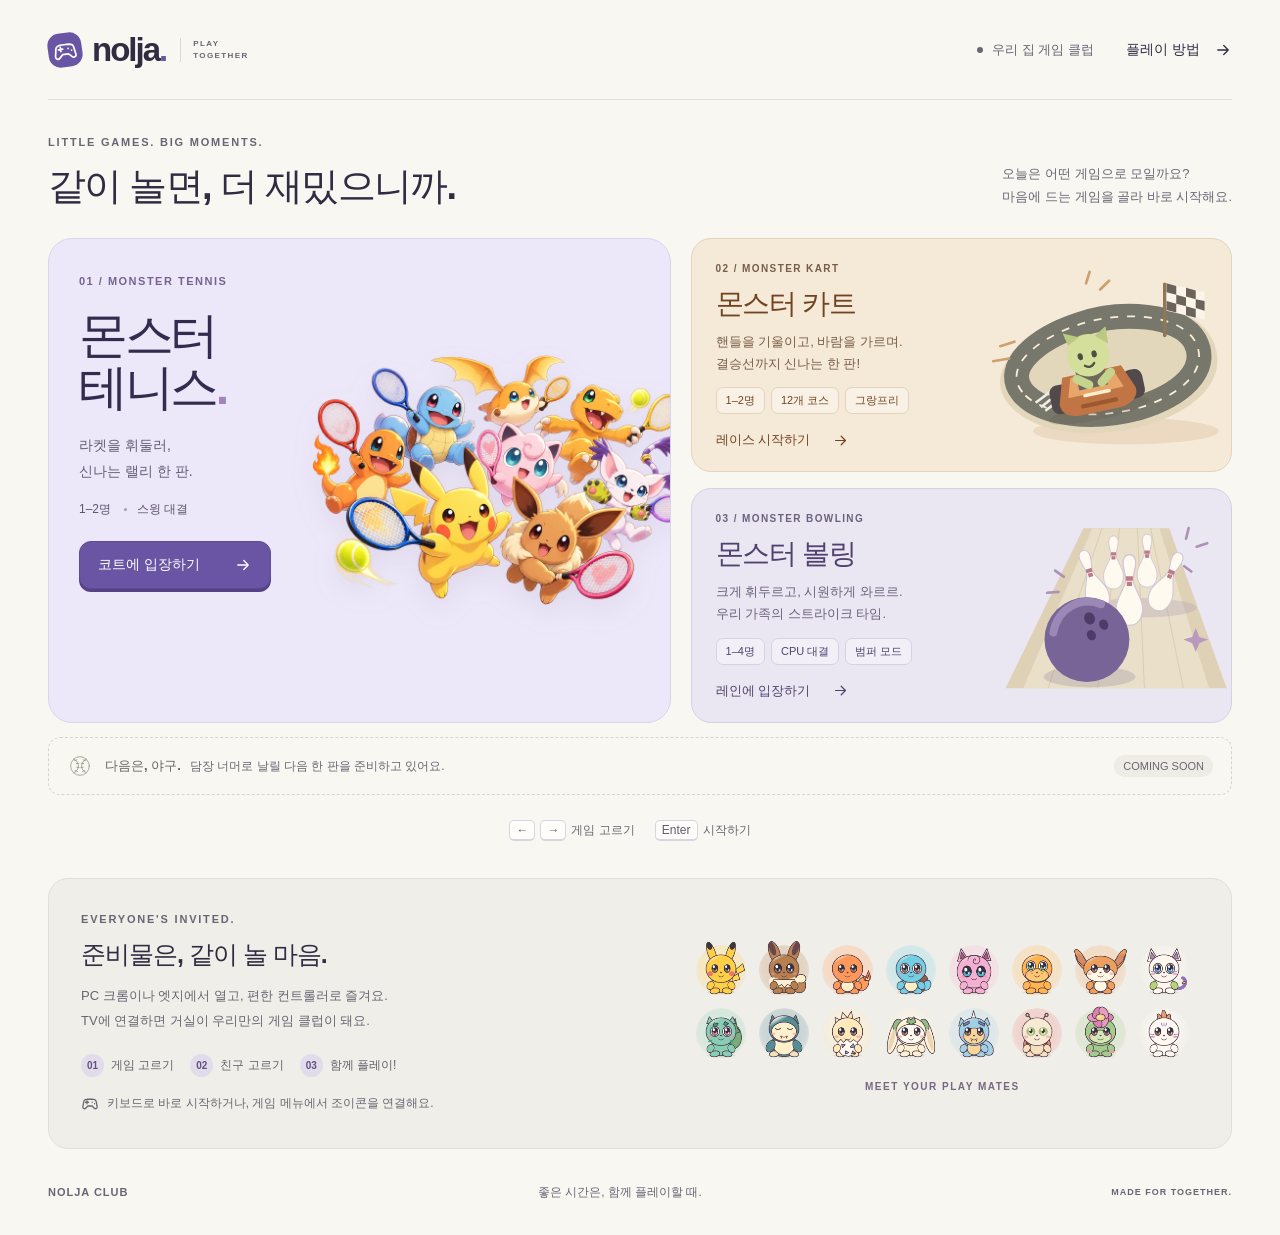
==== commit db157f95: "디자인: 홈·게임 메뉴 새 모습 — 로고 통일 · 메뉴 정리 · 카트 코스 탭 · 카트 도로·조명 개선 - 로고: shared/brand.css로 홈과 모든 게임 메뉴의 놀자 로고" ====
--- a/index.html
+++ b/index.html
@@ -3,110 +3,128 @@
 <head>
 <meta charset="utf-8">
 <meta name="viewport" content="width=device-width, initial-scale=1">
-<meta name="theme-color" content="#173d30">
-<meta name="description" content="우리 집이 플레이 그라운드가 되는 시간. 조이콘이나 키보드로 함께 즐기는 놀자 게임 클럽 (몬스터 테니스 · 몬스터 카트 · 몬스터 볼링).">
+<meta name="theme-color" content="#f8f7f2">
+<meta name="description" content="우리 집이 플레이 그라운드가 되는 시간. 조이콘이나 키보드로 함께 즐기는 놀자 게임 클럽. 몬스터 테니스 · 몬스터 카트 · 몬스터 볼링.">
 <title>놀자 · 몬스터 게임 클럽</title>
-<link rel="stylesheet" href="shared/home.css?v=20261027c">
+<link rel="stylesheet" href="shared/home.css?v=20261030e">
+<link rel="stylesheet" href="shared/brand.css?v=20261030e">
 </head>
 <body>
 <a class="skip-link" href="#games">게임 고르기로 바로 가기</a>
 <svg class="icon-library" aria-hidden="true" xmlns="http://www.w3.org/2000/svg">
   <symbol id="i-arrow" viewBox="0 0 24 24"><path d="M5 12h14m-6-6 6 6-6 6"/></symbol>
   <symbol id="i-controller" viewBox="0 0 24 24"><path d="m8 7-2.1.6a3 3 0 0 0-2.1 2.3L2.5 17a2.2 2.2 0 0 0 3.7 2l3-3h5.6l3 3a2.2 2.2 0 0 0 3.7-2l-1.3-7.1a3 3 0 0 0-2.1-2.3L16 7Z"/><path d="M6 11h4m-2-2v4m7-2h.01m3 2h.01"/></symbol>
-  <symbol id="i-bowling" viewBox="0 0 64 64"><path d="M18 8h8l-1 12c-1 6 5 12 5 20 0 7-3 14-8 14s-8-7-8-14c0-8 6-14 5-20Zm-1 19h10M17 32h10"/><circle cx="44" cy="42" r="13"/><path d="M42 35h.01m6 2h.01m-5 4h.01"/></symbol>
   <symbol id="i-baseball" viewBox="0 0 64 64"><circle cx="32" cy="32" r="23"/><path d="M17 15c15 8 15 26 0 34m30-34c-15 8-15 26 0 34M18 19l6-2m-1 9 6-1m-5 10 6 1m-10 7 6 3m20-27-6-2m1 9-6-1m5 10-6 1m10 7-6 3"/></symbol>
-  <symbol id="i-racing" viewBox="0 0 64 64"><path d="m15 24 5-11h24l5 11m-35 1h36l5 12v13H9V37Zm-5 13h46M15 50v5m34-5v5M17 32h4m22 0h4M26 44h12"/></symbol>
 </svg>
 <div class="home">
   <header class="site-header">
-    <a class="brand" href="index.html" aria-label="놀자 홈"><span class="brand-name">NOLJA<span class="brand-dot"></span></span><span class="brand-tagline">PLAY TOGETHER</span></a>
+    <a class="brand nolja-brand" href="index.html" aria-label="놀자 홈"><span class="brand-symbol"><svg aria-hidden="true"><use href="#i-controller"/></svg></span><span class="brand-word">nolja<span class="brand-dot">.</span></span><span class="brand-tag">PLAY<br>TOGETHER</span></a>
     <nav class="header-nav" aria-label="홈 메뉴"><span class="club-status"><i></i> 우리 집 게임 클럽</span><a class="how-link" href="#how-to-play">플레이 방법 <svg class="icon" aria-hidden="true"><use href="#i-arrow"/></svg></a></nav>
   </header>
   <main>
     <section id="games" aria-labelledby="page-title">
-      <div class="intro"><div><p class="eyebrow">LITTLE GAMES. BIG MOMENTS.</p><h1 id="page-title">같이 놀면, 더 재밌으니까.</h1></div><p class="intro-note">오늘의 플레이 메이트를 부르고,<br>우리 집을 플레이 그라운드로.</p></div>
+      <div class="intro"><div><p class="eyebrow">LITTLE GAMES. BIG MOMENTS.</p><h1 id="page-title">같이 놀면, 더 재밌으니까.</h1></div><p class="intro-note">오늘은 어떤 게임으로 모일까요?<br>마음에 드는 게임을 골라 바로 시작해요.</p></div>
       <div id="channels" class="channels">
-        <a class="ch hero focus" data-i="0" href="games/tennis/index.html" aria-label="몬스터 테니스 시작하기. 1인 CPU 대전 또는 2인 대전">
+        <a class="ch hero" href="games/tennis/index.html" data-name="몬스터 테니스" aria-label="몬스터 테니스 시작하기. 1인 CPU 대전 또는 2인 대전">
           <div class="hero-copy">
-            <span class="available"><i></i> 새로운 친구들이 도착했어요</span><p class="hero-kicker">LITTLE MONSTERS. BIG RALLIES.</p>
-            <h2>몬스터<br>테니스<span class="title-dot">.</span></h2>
-            <p class="hero-desc">피카츄부터 아구몬까지, 코트 위에 모였어요.<br>좋아하는 친구와 신나는 랠리를 시작해요!</p>
-            <div class="game-tags"><span>1–2 PLAYERS</span><span>조이콘 · 키보드 · 게임패드</span></div>
+            <p class="hero-kicker">01 / MONSTER TENNIS</p>
+            <h2>몬스터 <br>테니스<span class="title-dot">.</span></h2>
+            <p class="hero-desc">라켓을 휘둘러,<br>신나는 랠리 한 판.</p>
+            <div class="game-tags"><span>1–2명</span><span>스윙 대결</span></div>
             <span class="play-button">코트에 입장하기 <svg class="icon" aria-hidden="true"><use href="#i-arrow"/></svg></span>
           </div>
           <div class="hero-art" aria-hidden="true">
             <img class="home-monsters" src="games/tennis/assets/monster-team.webp" alt="" width="1536" height="1024" fetchpriority="high">
-            <div class="art-orbit"></div>
-            <svg class="court-art" viewBox="0 0 680 490" fill="none" xmlns="http://www.w3.org/2000/svg">
-              <defs>
-                <linearGradient id="court-shade" x1="211" y1="162" x2="538" y2="424" gradientUnits="userSpaceOnUse"><stop stop-color="#72a68b"/><stop offset="1" stop-color="#4f876c"/></linearGradient>
-                <pattern id="racket-strings" width="12" height="12" patternUnits="userSpaceOnUse" patternTransform="rotate(-7)"><path d="M0 0h12M0 0v12" stroke="#e8eee1" stroke-opacity=".8" stroke-width="1.3"/></pattern>
-                <linearGradient id="ball-shade" x1="510" y1="60" x2="560" y2="117" gradientUnits="userSpaceOnUse"><stop stop-color="#e3f397"/><stop offset="1" stop-color="#b3d851"/></linearGradient>
-              </defs>
-              <ellipse cx="369" cy="414" rx="239" ry="27" fill="#0c2f23" opacity=".4"/>
-              <path d="m84 270 265-143 269 146-265 151Z" fill="#123f2e"/><path d="m84 253 265-143 269 146-265 151Z" fill="#a6bc9a"/><path d="m105 253 244-131 248 134-244 133Z" fill="url(#court-shade)"/>
-              <g stroke="#eff2df" stroke-width="3" stroke-linejoin="round"><path d="m133 254 216-116 220 119-216 116Z"/><path d="m154 242 219 120m-43-214 219 119M241 196l219 120m-220 0 215-116"/><path d="m293 227 109 59"/></g>
-              <path d="m240 307 222-118v40L240 347Z" fill="#143d30" fill-opacity=".38" stroke="#deeadb" stroke-width="1.5"/>
-              <g stroke="#dce7d8" stroke-opacity=".5" stroke-width="1"><path d="m251 304 1 37m12-44 1 37m12-44 1 37m12-44 1 37m12-44 1 37m12-44 1 37m12-44 1 37m12-44 1 37m12-44 1 37m12-44 1 37m12-44 1 37m12-44 1 37m12-44 1 37m12-44 1 37m12-44 1 37m12-44 1 37"/><path d="m240 319 222-118m-222 130 222-118"/></g>
-              <path d="m239 306 224-120" stroke="#f2f1df" stroke-width="5"/><path d="M239 304v47m225-167v48" stroke="#f2f1df" stroke-width="5" stroke-linecap="round"/>
-              <g transform="rotate(35 402 198)"><path d="M402 260v110" stroke="#0f3024" stroke-width="17" stroke-linecap="round"/><path d="M402 319v48" stroke="#e7e9cf" stroke-width="19" stroke-linecap="round"/><path d="m392 329 20 6m-20 5 20 6m-20 5 20 6" stroke="#b6bea7" stroke-width="2"/><path d="m378 239 24 44 25-44" stroke="#e8ecdc" stroke-width="8"/><ellipse cx="402" cy="183" rx="53" ry="72" fill="#173d30"/><ellipse cx="402" cy="183" rx="50" ry="69" fill="url(#racket-strings)" stroke="#eff0dc" stroke-width="8"/><path d="M361 142c9-17 20-25 38-27" stroke="#d4ed72" stroke-width="5" stroke-linecap="round"/></g>
-              <ellipse cx="543" cy="151" rx="33" ry="7" fill="#0f3024" opacity=".3"/><circle cx="539" cy="92" r="39" fill="url(#ball-shade)"/><path d="M513 63c19 5 31 21 31 39 0 11-4 20-10 29m33-66c-17 4-28 19-28 35 0 13 4 22 10 29" stroke="#f8fadf" stroke-width="2.8"/>
-              <path d="m568 28 8-15m10 30 16-8m-48-15 2-16" stroke="#d4ed72" stroke-width="3" stroke-linecap="round"/><path d="m135 113 6 15 16 5-16 6-6 15-5-15-16-6 16-5Z" fill="#d4ed72"/><circle cx="573" cy="397" r="5" stroke="#d4ed72" stroke-width="2"/><circle cx="175" cy="375" r="4" fill="#d4ed72"/>
-            </svg>
-            <div class="court-label"><span>LITTLE FRIENDS. ONE COURT.</span><span>LET’S PLAY!</span></div>
           </div>
-          <span class="hero-number" aria-hidden="true">NO. 01</span>
         </a>
-        <div class="coming-heading"><span>MORE GAMES</span><p>몬스터 볼링이 새로 열렸어요. 다음 경기도 준비 중!</p></div>
-        <div class="coming-games">
-          <a class="ch soon playable racing" data-i="1" href="games/kart/index.html" aria-label="몬스터 카트 시작하기. 조이콘을 핸들처럼 기울여 달리는 1~2인 카트 레이스"><div class="soon-icon"><svg aria-hidden="true"><use href="#i-racing"/></svg></div><div class="soon-copy"><h2>몬스터 카트</h2><p>조이콘을 핸들처럼, 짜릿하게 추월.</p></div><span class="soon-label">달리기</span></a>
-          <a class="ch soon playable bowling" data-i="2" href="games/bowling/index.html" aria-label="몬스터 볼링 시작하기. 조이콘을 아래에서 앞으로 휘둘러 굴리는 1~4인 볼링"><div class="soon-icon"><svg aria-hidden="true"><use href="#i-bowling"/></svg></div><div class="soon-copy"><h2>몬스터 볼링</h2><p>휘둘러 굴려서, 와르르 스트라이크.</p></div><span class="soon-label">NEW · 볼링</span></a>
-          <article class="ch soon baseball" data-i="3" aria-label="야구, 준비 중"><div class="soon-icon"><svg aria-hidden="true"><use href="#i-baseball"/></svg></div><div class="soon-copy"><h2>야구</h2><p>담장 너머로, 시원한 홈런.</p></div><span class="soon-label">준비 중</span></article>
+        <div class="game-grid" aria-label="카트와 볼링">
+          <a class="ch game-card racing" href="games/kart/index.html" data-name="몬스터 카트" aria-label="몬스터 카트 시작하기. 1~2인, 12개 코스와 그랑프리">
+            <div class="game-copy"><span class="game-index">02 / MONSTER KART</span><h2>몬스터 카트</h2><p>핸들을 기울이고, 바람을 가르며.<br>결승선까지 신나는 한 판!</p><div class="card-tags"><span>1–2명</span><span>12개 코스</span><span>그랑프리</span></div><span class="card-cta">레이스 시작하기 <svg class="icon" aria-hidden="true"><use href="#i-arrow"/></svg></span></div>
+            <div class="game-illustration" aria-hidden="true">
+              <svg viewBox="0 0 300 260" fill="none" xmlns="http://www.w3.org/2000/svg">
+                <ellipse cx="168" cy="216" rx="105" ry="15" fill="#c6a47b" opacity=".23"/>
+                <path d="M35 185c-30-37 19-81 71-100 53-20 136-15 158 24 26 46-18 86-76 101-60 16-125 9-153-25Z" fill="#e2d7bb"/>
+                <path d="M51 172c-23-29 18-61 63-76 49-17 115-12 132 18 18 33-17 62-64 76-48 13-109 9-131-18Z" stroke="#77776b" stroke-width="28"/>
+                <path d="M51 172c-23-29 18-61 63-76 49-17 115-12 132 18 18 33-17 62-64 76-48 13-109 9-131-18Z" stroke="#f8efda" stroke-width="2" stroke-dasharray="9 10"/>
+                <path d="m66 184 20-15m-14 20 20-16m-15 20 21-16" stroke="#f3eee5" stroke-width="3"/>
+                <path d="M212 50v58" stroke="#8f7856" stroke-width="4" stroke-linecap="round"/>
+                <path d="m214 49 43 10v31l-43-10Z" fill="#faf4e9"/><path d="m214 49 11 3v10l-11-3Zm22 5 11 3v10l-11-3Zm-11 8 11 3v10l-11-3Zm22 5 10 2v11l-10-3Zm-33 2 11 3v10l-11-3Zm22 6 11 3v10l-11-3Z" fill="#6c635a"/>
+                <g transform="translate(74 96) rotate(-12 65 65)">
+                  <ellipse cx="57" cy="96" rx="58" ry="10" fill="#5b473f" opacity=".18"/>
+                  <rect x="6" y="58" width="23" height="33" rx="9" fill="#51494a"/><rect x="90" y="58" width="23" height="33" rx="9" fill="#51494a"/>
+                  <path d="M24 51h68l11 27c2 11-9 19-22 19H36c-13 0-22-7-21-17Z" fill="#c17544"/>
+                  <path d="M33 53h49l8 22H26Z" fill="#e9a66a"/><path d="M40 42h33v27H40Z" fill="#6e685b"/>
+                  <circle cx="58" cy="32" r="24" fill="#d4df9c"/><path d="m38 17-3-15 17 8m18 2L84 4l-1 20" fill="#b9c982"/>
+                  <ellipse cx="49" cy="32" rx="3" ry="4" fill="#4c5042"/><ellipse cx="65" cy="32" rx="3" ry="4" fill="#4c5042"/><path d="M52 43q6 5 11-1" stroke="#4c5042" stroke-width="2.5" stroke-linecap="round"/>
+                  <path d="m40 56 12 9m27-9-12 9" stroke="#c5d48d" stroke-width="10" stroke-linecap="round"/>
+                  <path d="M45 76h28" stroke="#faf0cc" stroke-width="4" stroke-linecap="round"/><rect x="38" y="85" width="43" height="5" rx="2.5" fill="#9c582f"/>
+                </g>
+                <path d="m26 120 16-5m-24 22 18-3M123 49l4-13m12 20 10-10" stroke="#cba16d" stroke-width="3" stroke-linecap="round"/>
+              </svg>
+            </div>
+          </a>
+          <a class="ch game-card bowling" href="games/bowling/index.html" data-name="몬스터 볼링" aria-label="몬스터 볼링 시작하기. 혼자 또는 최대 4명이 함께하는 볼링">
+            <div class="game-copy"><span class="game-index">03 / MONSTER BOWLING</span><h2>몬스터 볼링</h2><p>크게 휘두르고, 시원하게 와르르.<br>우리 가족의 스트라이크 타임.</p><div class="card-tags"><span>1–4명</span><span>CPU 대결</span><span>범퍼 모드</span></div><span class="card-cta">레인에 입장하기 <svg class="icon" aria-hidden="true"><use href="#i-arrow"/></svg></span></div>
+            <div class="game-illustration" aria-hidden="true">
+              <svg viewBox="0 0 300 260" fill="none" xmlns="http://www.w3.org/2000/svg">
+                <path d="m32 223 88-181h97l65 181Z" fill="#ded1b6"/><path d="m52 223 78-181h76l56 181Z" fill="#eadfc8"/>
+                <path d="m80 223 61-181m-5 181 25-181m28 181-8-181m52 181L196 42" stroke="#cbbd9e" stroke-opacity=".6"/>
+                <ellipse cx="185" cy="132" rx="63" ry="11" fill="#a99ab7" opacity=".3"/>
+                <defs><g id="home-pin"><path d="M-7-39c-1-7 2-12 7-12s8 5 7 12L4-24c-1 8 11 22 11 33 0 13-6 20-15 20S-15 22-15 9C-15-2-3-16-4-24Z" fill="#fffaf0" stroke="#d0c6d7" stroke-width="1.4"/><path d="m-4-24 8 0m-7 6h6" stroke="#bd7b87" stroke-width="5"/></g></defs>
+                <use href="#home-pin" transform="translate(154 89) scale(.75)"/><use href="#home-pin" transform="translate(192 87) scale(.75)"/>
+                <use href="#home-pin" transform="translate(133 110) rotate(-18) scale(.88)"/><use href="#home-pin" transform="translate(211 111) rotate(24) scale(.88)"/>
+                <use href="#home-pin" transform="translate(172 123)"/>
+                <ellipse cx="127" cy="210" rx="52" ry="12" fill="#706185" opacity=".2"/>
+                <circle cx="124" cy="168" r="48" fill="#786496"/><path d="M86 160c5-28 31-41 54-32" stroke="#9c88b6" stroke-width="9" stroke-linecap="round"/>
+                <ellipse cx="127" cy="144" rx="6" ry="7" transform="rotate(-25 127 144)" fill="#4c3c67"/><ellipse cx="143" cy="151" rx="5" ry="6" transform="rotate(-25 143 151)" fill="#4c3c67"/><ellipse cx="129" cy="163" rx="5" ry="6" transform="rotate(-25 129 163)" fill="#4c3c67"/>
+                <path d="m236 54 3-12m9 21 12-4m-26 26 8 6M98 97l-10-7m4 24-13 1" stroke="#ac92b5" stroke-width="3" stroke-linecap="round"/>
+                <path d="m247 155 4 10 10 3-10 4-4 10-4-10-10-4 10-3Z" fill="#b99abd"/>
+              </svg>
+            </div>
+          </a>
         </div>
       </div>
-      <p id="gameHint" class="keyboard-hint" aria-live="polite"><span><kbd>←</kbd><kbd>→</kbd> 게임 고르기</span><span><kbd>Enter</kbd> 시작하기</span></p>
+      <article class="upcoming" aria-label="야구, 준비 중"><svg class="icon" aria-hidden="true"><use href="#i-baseball"/></svg><div><h2>다음은, 야구.</h2><p>담장 너머로 날릴 다음 한 판을 준비하고 있어요.</p></div><span class="soon-label">COMING SOON</span></article>
+      <p class="keyboard-hint"><span><kbd>←</kbd><kbd>→</kbd> 게임 고르기</span><span><kbd>Enter</kbd> 시작하기</span><span id="gameHint" class="selection-status" aria-live="polite" aria-atomic="true"></span></p>
     </section>
     <section id="how-to-play" class="club-lounge" aria-labelledby="lounge-title">
-      <div class="lounge-copy"><p class="eyebrow">EVERYONE'S INVITED.</p><h2 id="lounge-title">준비물은, 같이 놀 마음.</h2><p>PC 크롬이나 엣지에서 열고 조이콘, 키보드, 게임패드로 즐겨요.<br>큰 화면에 연결하면 거실이 우리만의 게임 클럽이 돼요.</p><span class="controller-note"><svg class="icon" aria-hidden="true"><use href="#i-controller"/></svg> 조이콘 연결은 각 게임 메뉴에서 할 수 있어요.</span></div>
+      <div class="lounge-copy"><p class="eyebrow">EVERYONE'S INVITED.</p><h2 id="lounge-title">준비물은, 같이 놀 마음.</h2><p>PC 크롬이나 엣지에서 열고, 편한 컨트롤러로 즐겨요.<br>TV에 연결하면 거실이 우리만의 게임 클럽이 돼요.</p><ol class="play-steps"><li><b>01</b> 게임 고르기</li><li><b>02</b> 친구 고르기</li><li><b>03</b> 함께 플레이!</li></ol><span class="controller-note"><svg class="icon" aria-hidden="true"><use href="#i-controller"/></svg> 키보드로 바로 시작하거나, 게임 메뉴에서 조이콘을 연결해요.</span></div>
       <div class="plaza-wrap"><div class="plaza" id="plaza" aria-label="함께할 수 있는 캐릭터 친구들"></div><span class="plaza-label">MEET YOUR PLAY MATES</span></div>
     </section>
   </main>
   <footer class="site-footer"><span>NOLJA CLUB</span><p>좋은 시간은, 함께 플레이할 때.</p><span>MADE FOR TOGETHER.</span></footer>
 </div>
-<script src="shared/store.js?v=20261027c"></script>
-<script src="shared/characters.js?v=20261027c"></script>
+<script src="shared/store.js?v=20261030e"></script>
+<script src="shared/characters.js?v=20261030e"></script>
 <script>
 (() => {
   'use strict';
-  const GAMES = [{ name: '몬스터 테니스', href: 'games/tennis/index.html' }, { name: '몬스터 카트', href: 'games/kart/index.html' }, { name: '몬스터 볼링', href: 'games/bowling/index.html' }, { name: '야구', soon: true }];
   const plaza = document.getElementById('plaza');
   const characters = window.Nolja.characters.CHARS;
   plaza.setAttribute('aria-label', `함께할 수 있는 ${characters.length}명의 캐릭터`);
-  document.querySelector('.court-label > span').textContent = `${characters.length} FRIENDS. ONE COURT.`;
-  characters.forEach((ch, k) => {
+  characters.forEach(ch => {
     const figure = document.createElement('span'); figure.className = 'play-mate';
     const canvas = document.createElement('canvas'); canvas.width = canvas.height = 128;
-    canvas.style.animationDelay = (k * 0.18) + 's'; canvas.setAttribute('role', 'img'); canvas.setAttribute('aria-label', ch.name); canvas.title = ch.name;
+    canvas.setAttribute('role', 'img'); canvas.setAttribute('aria-label', ch.name); canvas.title = ch.name;
     window.Nolja.characters.portrait(canvas, ch); figure.appendChild(canvas); plaza.appendChild(figure);
   });
+  // Derive keyboard choices from playable links so a new game cannot desynchronize the menu.
+  const tiles = [...document.querySelectorAll('#channels a.ch')];
+  const hint = document.getElementById('gameHint');
   let choice = 0;
-  // 받침이 있으면 '은', 없으면 '는' (볼링은 · 야구는)
-  const topic = w => { const c = w.charCodeAt(w.length - 1) - 0xac00; return w + (c >= 0 && c < 11172 ? (c % 28 ? '은' : '는') : '은(는)'); };
-  const tiles = [...document.querySelectorAll('#channels .ch')];
-  const hint = document.getElementById('gameHint');
-  const showChoice = () => {
-    tiles.forEach((tile, i) => tile.classList.toggle('focus', i === choice));
-    hint.textContent = GAMES[choice].soon ? topic(GAMES[choice].name) + ' 준비 중이에요. ← → 키로 다른 게임을 골라 보세요.' : GAMES[choice].name + ' 선택됨 · ← → 게임 고르기 · Enter 시작하기';
-  };
-  tiles.forEach((tile, i) => { if (!GAMES[i].soon) tile.addEventListener('focus', () => { choice = i; showChoice(); }); });
+  const announceChoice = () => { hint.textContent = tiles[choice].dataset.name + ' 선택됨'; };
+  tiles.forEach((tile, i) => tile.addEventListener('focus', () => { choice = i; announceChoice(); }));
   window.addEventListener('keydown', e => {
     if (e.altKey || e.ctrlKey || e.metaKey || e.target.closest('input, textarea, select, [contenteditable="true"]')) return;
     if (e.key === 'ArrowRight' || e.key === 'ArrowLeft') {
-      e.preventDefault(); choice = (choice + (e.key === 'ArrowRight' ? 1 : -1) + tiles.length) % tiles.length; showChoice(); tiles[choice].scrollIntoView({ block: 'nearest', behavior: 'auto' });
+      if (e.target.closest('a, button') && !e.target.closest('#channels a.ch')) return;
+      e.preventDefault();
+      choice = (choice + (e.key === 'ArrowRight' ? 1 : -1) + tiles.length) % tiles.length;
+      tiles[choice].focus({ preventScroll: true });
+      tiles[choice].scrollIntoView({ block: 'nearest', behavior: 'auto' });
     }
-    if (e.key === 'Enter' && (!e.target.closest('a, button') || e.target.closest('.ch'))) {
-      e.preventDefault();
-      if (!GAMES[choice].soon) location.href = GAMES[choice].href;
+    if (e.key === 'Enter' && !e.target.closest('a, button')) {
+      e.preventDefault(); location.href = tiles[choice].href;
     }
   });
 })();
--- a/shared/home.css
+++ b/shared/home.css
@@ -1,48 +1,149 @@
-:root{color-scheme:light;--paper:#f6f5ef;--forest:#173d30;--lime:#d4ed72;--ink:#24392f;--muted:#6a756c;--line:#dddfd3;--surface:#efeee5;font-family:"Pretendard","Malgun Gothic","Apple SD Gothic Neo","Noto Sans KR",sans-serif;color:var(--ink);background:var(--paper);font-synthesis:none;text-rendering:optimizeLegibility;-webkit-font-smoothing:antialiased}
-*{box-sizing:border-box}html{scroll-behavior:smooth}body{margin:0}a{color:inherit;text-decoration:none}a{-webkit-tap-highlight-color:transparent}a:focus-visible{outline:3px solid #597d34;outline-offset:6px}
-.icon-library{position:absolute;width:0;height:0;overflow:hidden}.icon{width:22px;height:22px;fill:none;stroke:currentColor;stroke-width:1.6;stroke-linecap:round;stroke-linejoin:round;flex-shrink:0}
-.skip-link{position:fixed;z-index:10;top:12px;left:16px;padding:12px 18px;background:var(--lime);border-radius:8px;transform:translateY(-160%)}.skip-link:focus{transform:translateY(0)}
-.home{width:min(1344px,100%);margin:0 auto;padding:0 48px}.site-header{min-height:119px;display:flex;align-items:center;justify-content:space-between;gap:24px;border-bottom:1px solid var(--line)}
-.brand{display:flex;flex-direction:column;align-items:flex-start;border-radius:4px}.brand-name{display:flex;align-items:center;font-family:Arial,sans-serif;font-size:32px;font-weight:900;letter-spacing:-2px;line-height:1}.brand-dot{width:8px;height:8px;background:#8da63e;border-radius:50%;margin:12px 0 0 4px}.brand-tagline{font:700 8px/1.5 Arial,sans-serif;letter-spacing:2.5px;margin-top:7px}
-.header-nav{display:flex;align-items:center;gap:32px}.club-status{display:inline-flex;align-items:center;gap:8px;font-size:12px;color:#657568}.club-status i,.available i{width:5px;height:5px;background:currentColor;border-radius:50%}.how-link{display:inline-flex;align-items:center;gap:14px;font-size:13px;font-weight:700;min-height:44px}.how-link .icon{width:17px}
-.intro{display:flex;justify-content:space-between;align-items:flex-end;gap:28px;padding:43px 0 27px}.eyebrow{font:700 10px/1.4 Arial,sans-serif;letter-spacing:1.7px;color:#75816d;margin:0 0 12px}h1{font-size:clamp(25px,3vw,35px);font-weight:800;line-height:1.35;letter-spacing:-1.7px;margin:0}.intro-note{margin:0 2px 2px;font-size:12px;color:var(--muted);line-height:1.8}
-.hero{position:relative;display:grid;grid-template-columns:1fr 1fr;min-height:441px;background:var(--forest);border-radius:22px;color:var(--paper);isolation:isolate;overflow:hidden;border:1px solid transparent;transition:box-shadow 180ms ease,border-color 180ms ease}.hero:hover{border-color:#98b171;box-shadow:0 12px 32px #173d3015}.hero-copy{position:relative;z-index:2;padding:36px 0 38px 44px}
-.available{display:inline-flex;align-items:center;gap:7px;padding:6px 10px;border:1px solid #78976a;border-radius:30px;color:var(--lime);font-size:10px;letter-spacing:.2px}.hero-kicker{font:700 9px/1.4 Arial,sans-serif;letter-spacing:1.6px;color:#a4b7a3;margin:27px 0 10px}.hero h2{font-size:clamp(45px,5.3vw,72px);font-weight:800;line-height:1.06;letter-spacing:-3.5px;margin:0}.title-dot{color:var(--lime)}.hero-desc{color:#c1d0bf;font-size:12px;line-height:1.8;margin:17px 0 0}
-.game-tags{display:flex;flex-wrap:wrap;gap:12px;align-items:center;margin-top:13px;color:#c1d0bf;font-size:10px}.game-tags span:first-child{font:700 9px/1.5 Arial,sans-serif;letter-spacing:1px}.game-tags span+span{border-left:1px solid #5f7967;padding-left:12px}.play-button{margin-top:25px;display:inline-flex;align-items:center;justify-content:space-between;gap:29px;min-height:46px;padding:0 17px 0 18px;border-radius:9px;background:var(--lime);color:var(--forest);font-size:12px;font-weight:800;transition:background 180ms ease}.hero:hover .play-button{background:#e1f599}.play-button .icon{width:17px;height:17px}
-.hero-art{position:relative;display:flex;align-items:center;justify-content:center;min-width:0}.art-orbit{width:402px;height:402px;position:absolute;top:21px;left:22px;border:1px solid #355944;border-radius:50%}.art-orbit::before{content:"";position:absolute;inset:28px;border:1px solid #2e513e;border-radius:50%}.court-art{position:relative;width:118%;min-width:550px;margin:-23px 0 0 -21px}.court-label{position:absolute;bottom:34px;right:35px;display:flex;gap:30px;font:700 8px/1.5 Arial,sans-serif;letter-spacing:1.4px;color:#9aaf95}.hero-number{position:absolute;top:29px;right:34px;font:700 10px Arial,sans-serif;letter-spacing:1px;color:#a0b298}.hero.focus{box-shadow:0 0 0 3px var(--paper),0 0 0 5px #9aaf80}
-.coming-heading{display:flex;align-items:center;gap:11px;margin:29px 0 12px}.coming-heading>span{font:800 9px Arial,sans-serif;letter-spacing:1.4px}.coming-heading p{color:var(--muted);font-size:11px;margin:0}.coming-games{display:grid;grid-template-columns:repeat(3,minmax(0,1fr));gap:14px}.soon{display:flex;align-items:center;gap:12px;min-height:105px;position:relative;border:1px solid var(--line);border-radius:15px;padding:18px 16px}.soon.focus{outline:2px solid #638445;outline-offset:3px}.soon-icon{flex-shrink:0;display:grid;place-items:center;width:55px;height:55px;border-radius:50%;background:#e9e6d9;color:#746d51}.soon-icon svg{width:40px;height:40px;fill:none;stroke:currentColor;stroke-width:2;stroke-linecap:round;stroke-linejoin:round}.baseball .soon-icon{background:#e4e9dc;color:#657752}.racing .soon-icon{background:#e8e3dc;color:#8a715f}.soon-copy{min-width:0}.soon h2{font-size:17px;letter-spacing:-.5px;margin:0 0 6px}.soon-copy p{margin:0;color:var(--muted);font-size:10px;line-height:1.5}.soon-label{color:#737b6a;white-space:nowrap;margin-left:auto;padding:5px 7px;border:1px solid #dadfd1;border-radius:20px;font-size:9px}
-.keyboard-hint{display:flex;justify-content:center;align-items:center;flex-wrap:wrap;gap:22px;margin:22px 0 28px;color:var(--muted);font-size:10px;min-height:21px;line-height:1.6}.keyboard-hint span{display:inline-flex;align-items:center;gap:5px}kbd{font:inherit;border:1px solid #d8ddd1;border-bottom-width:2px;color:#64715e;border-radius:4px;min-width:19px;padding:2px 5px;text-align:center;background:#faf9f4}
-.club-lounge{display:grid;grid-template-columns:1fr 1fr;gap:36px;align-items:center;border:1px solid #e1e2d5;border-radius:18px;background:#efeee5;padding:28px 32px}.lounge-copy .eyebrow{font-size:8px;margin-bottom:10px}.lounge-copy h2{font-size:21px;letter-spacing:-.8px;margin:0 0 11px}.lounge-copy>p:not(.eyebrow){color:var(--muted);font-size:11px;line-height:1.8;margin:0}.controller-note{display:inline-flex;align-items:center;gap:7px;color:#5b6a55;font-size:10px;margin-top:13px}.controller-note .icon{width:16px;height:16px}.plaza-wrap{display:flex;flex-direction:column;align-items:center;justify-content:center}.plaza{display:grid;grid-template-columns:repeat(8,minmax(0,1fr));gap:6px;width:100%;max-width:570px;padding:6px}.play-mate{display:flex;justify-content:center;min-width:0}.plaza canvas{display:block;width:100%;height:auto;max-width:60px;animation:hop 2.8s ease-in-out infinite}.plaza-label{font:700 8px/1.5 Arial,sans-serif;letter-spacing:1.8px;margin-top:12px;color:#7b856c}
-.site-footer{display:flex;justify-content:space-between;align-items:center;flex-wrap:wrap;gap:15px;min-height:91px;color:#7d8679}.site-footer>span:first-child{font:800 10px Arial,sans-serif;letter-spacing:1px;color:#53634f}.site-footer p{font-size:10px;margin:0}.site-footer>span:last-child{font:700 8px Arial,sans-serif;letter-spacing:1px}
-@keyframes hop{0%,100%{transform:translateY(0)}50%{transform:translateY(-5px)}}
-@media(min-width:1440px){.hero{min-height:472px}.hero-copy{padding-top:40px}.hero-kicker{margin-top:31px}.hero-desc{font-size:13px}.hero-art .court-art{min-width:620px}.art-orbit{width:450px;height:450px;top:12px}}
-@media(max-width:1080px){.club-lounge{grid-template-columns:1fr}.home{padding:0 32px}.hero-copy{padding-left:32px}.hero-art .court-art{min-width:505px}.art-orbit{width:340px;height:340px;top:52px}.hero-desc{font-size:12px}.soon{padding:16px 12px;gap:10px}.soon-icon{width:43px;height:43px}.soon-icon svg{width:32px;height:32px}.soon-label{position:absolute;top:12px;right:11px;font-size:8px;padding:3px 6px}.soon-copy p{max-width:124px}.club-lounge{gap:24px;padding:26px}}
-@media(max-width:760px){.home{padding:0 23px}.site-header{min-height:97px}.brand-name{font-size:29px}.club-status{display:none}.intro{padding-top:32px;padding-bottom:25px}.intro-note{display:none}.intro .eyebrow{font-size:9px}.hero{min-height:435px;grid-template-columns:1.1fr 1fr}.hero-copy{padding:29px 0 31px 25px}.hero-kicker{margin-top:25px;font-size:8px;letter-spacing:1px}.hero h2{font-size:57px}.hero-art .court-art{min-width:430px;margin-left:-60px}.art-orbit{width:290px;height:290px;left:-24px;top:78px}.hero-number{right:24px;top:29px}.court-label{right:24px;gap:13px;bottom:28px;font-size:6px;letter-spacing:1px}.game-tags{gap:6px;flex-direction:column;align-items:flex-start;font-size:9px}.game-tags span+span{border-left:0;padding-left:0}.play-button{margin-top:22px;gap:17px;font-size:11px;min-height:44px;padding:0 13px}.coming-games{gap:10px}.soon{align-items:flex-start;flex-direction:column;min-height:162px;gap:13px;padding:17px 15px}.soon-label{top:16px}.soon h2{font-size:16px}.soon-copy p{font-size:10px}.club-lounge{grid-template-columns:1fr;gap:26px}.lounge-copy h2{font-size:22px}.lounge-copy>p:not(.eyebrow){font-size:12px}.controller-note{font-size:11px}.plaza{max-width:570px}.plaza-label{margin-top:7px}.site-footer>span:last-child{display:none}}
-@media(max-width:510px){.home{padding:0 20px}.site-header{min-height:87px}.how-link{font-size:11px;gap:8px}.brand-name{font-size:27px}.brand-tagline{font-size:7px;letter-spacing:1.8px;margin-top:5px}.intro{padding:29px 0 22px}h1{font-size:clamp(22px,5.4vw,28px);letter-spacing:-1.2px}.eyebrow{letter-spacing:1.3px}.hero{display:block;min-height:610px;border-radius:20px}.hero-copy{padding:26px 26px 0}.available{font-size:9px;padding:5px 9px}.hero-kicker{margin:26px 0 10px;font-size:9px}.hero h2{font-size:59px;line-height:1.05}.hero-desc{margin-top:15px;font-size:11px}.game-tags{flex-direction:row;gap:9px;margin-top:11px}.game-tags span+span{padding-left:9px;border-left:1px solid #5f7967}.play-button{margin-top:20px;min-height:46px;padding:0 16px;font-size:12px;gap:25px}.hero-art{height:228px;margin:-5px 0 0}.hero-art .court-art{width:100%;min-width:390px;max-width:460px;margin:-29px 0 0 25px}.art-orbit{width:280px;height:280px;left:calc(50% - 130px);top:-29px}.court-label{right:22px;bottom:17px;gap:16px;font-size:6px}.hero-number{right:23px;top:32px;font-size:8px}.coming-heading{margin-top:28px;gap:10px}.coming-heading p{font-size:10px}.coming-games{grid-template-columns:1fr;gap:10px}.soon{min-height:91px;flex-direction:row;align-items:center;padding:14px 16px;gap:14px}.soon-label{position:static;font-size:9px;padding:5px 8px}.soon-copy p{max-width:none}.soon h2{margin-bottom:5px}.soon-icon{width:46px;height:46px}.keyboard-hint{gap:15px;margin:22px 0 27px;font-size:9px}.club-lounge{padding:25px 21px 23px;gap:24px}.lounge-copy h2{font-size:20px}.lounge-copy>p:not(.eyebrow){font-size:11px;word-break:keep-all}.lounge-copy br{display:none}.controller-note{font-size:9px;gap:6px}.plaza{grid-template-columns:repeat(4,minmax(0,1fr));max-width:255px;row-gap:1px}.plaza canvas{max-width:64px}.site-footer{min-height:83px}.site-footer p{font-size:9px}}
-@media(prefers-reduced-motion:reduce){html{scroll-behavior:auto}*,*::before,*::after{animation:none!important;transition:none!important}}
-
-/* Monster Rally: the illustration is a real local game asset. */
-.hero{background:#eae7fa;color:#302d52;grid-template-columns:.8fr 1.2fr;min-height:455px;border-color:#d9d1ef;box-shadow:0 10px 35px #6551940b}
-.hero:hover{border-color:#a69bd9;box-shadow:0 12px 32px #65519418}
-.hero.focus{box-shadow:0 0 0 3px var(--paper),0 0 0 5px #ada1d6}
-.available{color:#625298;background:#f7f3ff;border-color:#cbc1e3}
-.hero-kicker,.court-label,.hero-number{color:#716189}
-.hero-desc,.game-tags{color:#69607c}
-.title-dot{color:#b18acb}.game-tags span+span{border-color:#beb2d2}
-.play-button{background:#7766b4;color:#fffaf5;border:1px solid #6c5ca8;box-shadow:0 4px 0 #62538e}
-.hero:hover .play-button{background:#8b77c4}
-.hero-art .court-art,.hero-art .art-orbit{display:none}
-.home-monsters{display:block;width:112%;height:auto;max-height:430px;object-fit:contain;position:relative;margin:12px 15px 20px -20px;filter:drop-shadow(0 14px 15px #6e56831c)}
-.hero-art{overflow:visible}.hero-copy{padding-bottom:43px}.court-label{bottom:18px;right:30px}
-.club-lounge{background:#f0edf6;border-color:#e2dcec}.plaza-label{color:#887898}
-@media(min-width:1440px){.hero{min-height:490px}.home-monsters{max-height:460px}}
-@media(max-width:1080px){.hero{grid-template-columns:1fr 1.05fr}.hero h2{font-size:58px}.hero-desc{font-size:11px}.home-monsters{width:122%;margin-left:-30px}}
-@media(max-width:760px){.hero{grid-template-columns:1fr 1fr;min-height:450px}.home-monsters{width:135%;margin-left:-45px}.hero-desc{font-size:11px}.court-label{right:20px;font-size:7px}.hero h2{font-size:52px}}
-@media(max-width:510px){.hero{display:flex;flex-direction:column;min-height:0}.hero-copy{padding:26px 25px 17px}.hero h2{font-size:56px}.hero-desc{font-size:12px;line-height:1.9}.hero-art{height:255px;margin:0;flex-shrink:0}.home-monsters{width:115%;height:290px;margin:-35px -8px 0 0;object-fit:contain;max-height:none}.hero-number{font-size:8px}.court-label{bottom:12px;right:20px;font-size:6px}.game-tags{font-size:10px}.play-button{margin-top:18px}.club-lounge .plaza{max-width:312px;row-gap:7px}}
-
-/* Playable small tile (Monster Kart) next to the coming-soon ones. */
-.soon.playable{background:#f3effb;border-color:#d9d1ef;color:inherit;transition:border-color 180ms ease,box-shadow 180ms ease}
-.soon.playable:hover{border-color:#a69bd9;box-shadow:0 8px 22px #65519414}
-.soon.playable .soon-icon{background:#e4ddf7;color:#6b58a8}
-.soon.playable .soon-label{background:#7766b4;border-color:#6c5ca8;color:#fffaf5;font-weight:700}
-.soon.playable.focus{outline-color:#8f80c8}
+:root {
+  color-scheme: light;
+  --paper: #f8f7f2; --ink: #302d42; --muted: #696574; --line: #e2dfd9;
+  --purple: #6955a3; --brand-accent: #6955a3; --lavender: #ede8f9; --radius: 24px;
+  font-family: "Pretendard", "Malgun Gothic", "Apple SD Gothic Neo", "Noto Sans KR", sans-serif;
+  color: var(--ink); background: var(--paper); font-synthesis: none;
+  text-rendering: optimizeLegibility; -webkit-font-smoothing: antialiased;
+}
+* { box-sizing: border-box; }
+html { scroll-behavior: smooth; scroll-padding-top: 24px; }
+body { margin: 0; }
+a { color: inherit; text-decoration: none; -webkit-tap-highlight-color: transparent; }
+a:focus-visible { outline: 3px solid var(--purple); outline-offset: 5px; }
+::selection { color: #fff; background: var(--purple); }
+.icon-library { position: absolute; width: 0; height: 0; overflow: hidden; }
+.icon { width: 22px; height: 22px; fill: none; stroke: currentColor; stroke-width: 1.7; stroke-linecap: round; stroke-linejoin: round; flex-shrink: 0; }
+.skip-link { position: fixed; z-index: 10; top: 12px; left: 16px; padding: 14px 20px; background: #fff; border-radius: 10px; transform: translateY(-160%); }
+.skip-link:focus { transform: translateY(0); }
+.home { width: min(1408px, 100%); margin: 0 auto; padding: 0 48px; }
+.site-header { min-height: 100px; display: flex; align-items: center; justify-content: space-between; gap: 24px; border-bottom: 1px solid var(--line); }
+.header-nav { display: flex; align-items: center; gap: 32px; }
+.club-status { display: inline-flex; align-items: center; gap: 9px; font-size: 13px; color: var(--muted); }
+.club-status i { width: 6px; height: 6px; background: currentColor; border-radius: 50%; }
+.how-link { display: inline-flex; align-items: center; gap: 14px; min-height: 44px; font-size: 14px; font-weight: 700; }
+.how-link:hover { color: var(--purple); }
+.how-link .icon { width: 18px; }
+.intro { display: flex; justify-content: space-between; align-items: flex-end; gap: 24px; padding: 34px 0 26px; }
+.eyebrow { font: 700 11px/1.5 Arial, sans-serif; letter-spacing: 1.8px; color: var(--muted); margin: 0 0 10px; }
+h1 { font-size: clamp(26px, 3vw, 38px); font-weight: 800; line-height: 1.35; letter-spacing: -1.7px; margin: 0; text-wrap: balance; word-break: keep-all; }
+.intro-note { margin: 0 0 3px; font-size: 13px; color: var(--muted); line-height: 1.8; }
+.channels { display: grid; grid-template-columns: minmax(0, 1.15fr) minmax(0, 1fr); gap: 20px; align-items: stretch; }
+.ch { scroll-margin: 24px; }
+.hero { position: relative; display: grid; grid-template-columns: .85fr 1fr; min-height: 0; border: 1px solid #dcd3ef; border-radius: var(--radius); color: #332c4e; background: var(--lavender); isolation: isolate; overflow: hidden; transition: border-color 180ms ease, box-shadow 180ms ease; }
+.hero:hover { border-color: #a899cc; box-shadow: 0 12px 32px #5d487612; }
+.hero-copy { position: relative; z-index: 2; padding: 30px 0 30px 30px; }
+.hero-kicker { font: 700 11px/1.5 Arial, sans-serif; letter-spacing: 1.5px; color: #75638e; margin: 4px 0 20px; }
+.hero h2 { font-size: clamp(40px, 3.8vw, 56px); font-weight: 800; line-height: 1.07; letter-spacing: -3.4px; margin: 0; }
+.title-dot { color: #a184be; }
+.hero-desc { color: #665c76; font-size: 14px; line-height: 1.8; margin: 20px 0 0; word-break: keep-all; }
+.game-tags { display: flex; flex-wrap: wrap; align-items: center; gap: 8px; margin-top: 17px; color: #5f526f; font-size: 12px; }
+.game-tags span { display: inline-flex; align-items: center; gap: 5px; }
+.game-tags span + span::before { content: ""; width: 3px; height: 3px; background: #a59bb5; border-radius: 50%; margin: 0 5px; }
+.play-button { display: inline-flex; align-items: center; justify-content: space-between; gap: 34px; min-height: 48px; margin-top: 23px; padding: 0 18px; border: 1px solid #5f4b94; border-radius: 12px; background: var(--purple); color: #fff; font-size: 14px; font-weight: 750; box-shadow: 0 3px 0 #544187; transition: background 180ms ease; }
+.hero:hover .play-button { background: #59448e; }
+.play-button .icon { width: 18px; height: 18px; }
+.hero-art { position: relative; display: flex; align-items: center; justify-content: center; min-width: 0; }
+.home-monsters { display: block; position: relative; width: 112%; height: auto; max-height: 340px; object-fit: contain; margin: 0 0 0 -8px; filter: drop-shadow(0 12px 13px #6e56831a); }
+.game-grid { display: grid; grid-template-columns: 1fr; gap: 16px; }
+.game-card { position: relative; display: grid; grid-template-columns: 1.1fr .9fr; min-height: 226px; border: 1px solid var(--card-border); border-radius: 20px; overflow: hidden; isolation: isolate; color: var(--card-ink); background: var(--card-bg); transition: border-color 180ms ease, box-shadow 180ms ease; }
+.game-card:hover { border-color: var(--card-ink); box-shadow: 0 9px 26px #332c4e0d; }
+.racing { --card-bg: #f5e9d8; --card-ink: #704421; --card-border: #e5d3bc; --card-muted: #775e46; }
+.bowling { --card-bg: #eae6f2; --card-ink: #51416f; --card-border: #d9d0e5; --card-muted: #6d607d; }
+.game-copy { z-index: 2; padding: 22px 0 22px 24px; }
+.game-index { display: block; font: 700 10px/1.5 Arial, sans-serif; letter-spacing: 1.4px; color: var(--card-muted); margin-bottom: 10px; }
+.game-card h2 { font-size: 28px; letter-spacing: -1.3px; line-height: 1.25; margin: 0 0 10px; white-space: nowrap; }
+.game-card p { color: var(--card-muted); font-size: 13px; line-height: 1.7; margin: 0; word-break: keep-all; }
+.card-tags { display: flex; flex-wrap: wrap; gap: 6px; margin-top: 12px; }
+.card-tags span { font-size: 11px; line-height: 1.4; padding: 5px 9px; border: 1px solid var(--card-border); border-radius: 7px; background: #ffffff5c; }
+.card-cta { display: inline-flex; align-items: center; gap: 22px; margin-top: 17px; font-size: 13px; font-weight: 750; }
+.card-cta .icon { width: 17px; height: 17px; transition: transform 180ms ease; }
+.game-card:hover .card-cta .icon { transform: translateX(4px); }
+.game-illustration { position: relative; display: flex; align-items: center; justify-content: center; min-width: 0; }
+.game-illustration svg { width: 112%; flex-shrink: 0; max-height: 230px; margin-left: 0; }
+.upcoming { display: flex; align-items: center; gap: 12px; margin-top: 14px; padding: 15px 18px; border: 1px dashed #d8d4cd; border-radius: 12px; color: var(--muted); }
+.upcoming > .icon { width: 26px; height: 26px; color: #8d8676; }
+.upcoming h2 { display: inline; margin: 0 9px 0 0; font-size: 13px; color: #69645c; }
+.upcoming p { display: inline; margin: 0; font-size: 12px; }
+.soon-label { margin-left: auto; padding: 5px 9px; border-radius: 20px; background: #eeece5; font-size: 11px; white-space: nowrap; }
+.keyboard-hint { display: flex; justify-content: center; align-items: center; flex-wrap: wrap; gap: 20px; color: var(--muted); font-size: 12px; margin: 23px 0 34px; min-height: 26px; }
+.keyboard-hint > span { display: inline-flex; align-items: center; gap: 5px; }
+kbd { font: inherit; border: 1px solid #d9d4e0; border-bottom-width: 2px; border-radius: 5px; color: #655b74; background: #fffdf9; min-width: 23px; padding: 2px 6px; text-align: center; }
+.selection-status { color: var(--purple); }
+.club-lounge { display: grid; grid-template-columns: 1.1fr 1fr; gap: 40px; align-items: center; padding: 32px; border: 1px solid var(--line); border-radius: 20px; background: #f0eee8; scroll-margin-top: 24px; }
+.lounge-copy h2 { font-size: 25px; letter-spacing: -1px; margin: 0 0 12px; line-height: 1.4; word-break: keep-all; }
+.lounge-copy > p:not(.eyebrow) { color: var(--muted); font-size: 13px; line-height: 1.9; margin: 0; word-break: keep-all; }
+.play-steps { display: flex; gap: 16px; margin: 20px 0 0; padding: 0; list-style: none; }
+.play-steps li { display: flex; align-items: center; gap: 7px; color: #655f6c; font-size: 12px; }
+.play-steps b { display: grid; place-items: center; width: 23px; height: 23px; border-radius: 50%; background: #e1dbea; color: #665183; font: 700 10px Arial, sans-serif; }
+.controller-note { display: inline-flex; align-items: center; gap: 8px; color: var(--muted); font-size: 12px; margin-top: 16px; line-height: 1.7; }
+.controller-note .icon { width: 18px; height: 18px; }
+.plaza-wrap { display: flex; flex-direction: column; align-items: center; }
+.plaza { display: grid; grid-template-columns: repeat(8, minmax(0, 1fr)); gap: 5px; width: 100%; max-width: 570px; padding: 6px; }
+.play-mate { display: flex; justify-content: center; min-width: 0; }
+.plaza canvas { display: block; width: 100%; height: auto; max-width: 60px; }
+.plaza-label { font: 700 10px/1.5 Arial, sans-serif; letter-spacing: 1.5px; margin-top: 13px; color: #776783; }
+.site-footer { display: flex; justify-content: space-between; align-items: center; flex-wrap: wrap; gap: 15px; min-height: 86px; color: var(--muted); }
+.site-footer > span:first-child { font: 800 11px Arial, sans-serif; letter-spacing: 1px; }
+.site-footer p { font-size: 12px; margin: 0; }
+.site-footer > span:last-child { font: 700 9px Arial, sans-serif; letter-spacing: 1px; }
+@media (min-width: 1600px) {
+  .home { width: min(1568px, 100%); padding: 0 64px; }
+  .hero-copy { padding: 36px 0 36px 36px; } .home-monsters { max-height: 380px; }
+  .hero-desc, .game-card p { font-size: 15px; } .game-card { min-height: 240px; }
+  .game-card h2 { font-size: 32px; } .game-copy { padding: 25px 0 25px 28px; }
+}
+@media (max-width: 1100px) {
+  .home { padding: 0 32px; } .channels { grid-template-columns: minmax(0, 1.05fr) minmax(0, 1fr); gap: 16px; }
+  .hero-copy { padding-left: 24px; } .hero h2 { font-size: 42px; letter-spacing: -2px; }
+  .hero-kicker { font-size: 9px; letter-spacing: 1px; } .hero-desc { font-size: 13px; }
+  .home-monsters { width: 108%; margin-left: 0; } .hero .play-button { gap: 15px; padding: 0 13px; font-size: 13px; }
+  .game-copy { padding-left: 20px; } .game-card { grid-template-columns: 1.2fr .8fr; }
+  .game-card h2 { font-size: 26px; } .game-card p { font-size: 12px; }
+  .game-illustration svg { width: 118%; } .club-lounge { gap: 25px; } .play-steps { gap: 10px; }
+}
+@media (max-width: 900px) {
+  .site-header { min-height: 88px; } .club-status, .intro-note { display: none; }
+  .channels { grid-template-columns: 1fr; } .hero { grid-template-columns: .9fr 1.1fr; min-height: 320px; }
+  .hero-copy { padding: 26px 0 28px 28px; } .hero-kicker { margin-bottom: 14px; }
+  .hero h2 { font-size: clamp(30px, 5.2vw, 44px); } .hero h2 br { display: none; } .hero h2 { white-space: nowrap; }
+  .hero-desc { margin-top: 16px; } .hero-desc br { display: none; } .hero-desc { max-width: 240px; }
+  .game-tags { margin-top: 13px; } .hero .play-button { margin-top: 20px; }
+  .home-monsters { width: 108%; max-height: 300px; margin: 0; }
+  .game-grid { grid-template-columns: repeat(2, minmax(0, 1fr)); gap: 16px; }
+  .game-card { display: flex; flex-direction: column; min-height: 350px; }
+  .game-copy { padding: 23px 22px 0; } .game-card h2 { font-size: 28px; }
+  .game-illustration { position: absolute; bottom: -16px; right: 0; width: 68%; height: 155px; z-index: -1; }
+  .game-illustration svg { width: 100%; height: 100%; margin: 0; }
+  .club-lounge { grid-template-columns: 1fr; gap: 28px; } .plaza { max-width: 540px; }
+}
+@media (max-width: 560px) {
+  .home { padding: 0 20px; } .site-header { min-height: 76px; gap: 16px; } .how-link { font-size: 12px; gap: 8px; }
+  .intro { padding: 25px 0 22px; } h1 { font-size: clamp(23px, 5.8vw, 30px); letter-spacing: -1.1px; }
+  .intro .eyebrow { font-size: 9px; letter-spacing: 1.4px; } .channels { gap: 14px; }
+  .hero { grid-template-columns: 1fr .7fr; min-height: 234px; border-radius: 20px; }
+  .hero-copy { padding: 23px 0 24px 23px; } .hero-kicker { margin: 0 0 12px; font-size: 9px; letter-spacing: 1px; }
+  .hero h2 { font-size: 27px; letter-spacing: -1px; line-height: 1.25; }
+  .hero-desc { font-size: 12px; line-height: 1.7; max-width: 170px; margin-top: 10px; } .hero-desc br { display: block; }
+  .game-tags { font-size: 11px; gap: 5px; margin-top: 12px; } .game-tags span + span::before { margin: 0 3px; }
+  .hero .play-button { margin-top: 17px; min-height: 44px; font-size: 12px; padding: 0 11px; gap: 10px; }
+  .hero-art { min-height: 0; } .home-monsters { width: 135%; height: 225px; max-height: none; margin: 25px 0 0 10px; object-fit: contain; }
+  .game-grid { grid-template-columns: 1fr; gap: 14px; }
+  .game-card { display: grid; grid-template-columns: 1fr .7fr; min-height: 220px; }
+  .game-copy { padding: 22px 0 23px 23px; } .game-index { font-size: 9px; margin-bottom: 12px; letter-spacing: 1px; }
+  .game-card h2 { font-size: 26px; margin-bottom: 8px; } .game-card p { font-size: 12px; }
+  .game-illustration { position: relative; height: auto; width: auto; bottom: auto; right: auto; }
+  .game-illustration svg { width: 125%; height: auto; margin: 30px 0 0; } .card-tags { gap: 4px; }
+  .card-tags span { font-size: 10px; padding: 5px 7px; } .card-cta { font-size: 12px; margin-top: 17px; }
+  .upcoming { padding: 14px; gap: 10px; } .upcoming p { display: none; }
+  .keyboard-hint { gap: 12px; font-size: 10px; margin-bottom: 28px; } .selection-status { flex-basis: 100%; justify-content: center; }
+  .club-lounge { padding: 25px 22px; gap: 24px; } .lounge-copy h2 { font-size: 22px; }
+  .lounge-copy > p:not(.eyebrow) { font-size: 12px; } .lounge-copy br { display: none; }
+  .play-steps { gap: 12px; flex-wrap: wrap; margin-top: 18px; } .play-steps li { font-size: 11px; }
+  .controller-note { font-size: 11px; align-items: flex-start; } .controller-note .icon { margin-top: 2px; }
+  .plaza { grid-template-columns: repeat(4, minmax(0, 1fr)); max-width: 310px; row-gap: 8px; } .plaza canvas { max-width: 61px; }
+  .site-footer { min-height: 82px; } .site-footer p { font-size: 10px; } .site-footer > span:last-child { display: none; }
+}
+@media (prefers-reduced-motion: reduce) {
+  html { scroll-behavior: auto; } *, *::before, *::after { animation: none !important; transition: none !important; }
+}
--- a/shared/brand.css
+++ b/shared/brand.css
@@ -0,0 +1,14 @@
+/* One wordmark across the lounge and every game. The sport badge keeps each game's accent. */
+.nolja-brand { display: inline-flex; flex-direction: row; align-items: center; gap: 10px; color: #302d42; border-radius: 6px; }
+.nolja-brand .brand-symbol { display: grid; place-items: center; flex-shrink: 0; width: 34px; height: 34px; border-radius: 12px; background: var(--brand-accent, var(--lavender, #6955a3)); color: #fff; transform: rotate(-8deg); }
+.nolja-brand .brand-symbol svg { width: 26px; height: 26px; fill: none; stroke: currentColor; stroke-width: 1.6; stroke-linecap: round; stroke-linejoin: round; }
+.nolja-brand .brand-word { font: 900 33px/1 Arial, sans-serif; letter-spacing: -2px; color: #302d42; }
+.nolja-brand .brand-dot { display: inline; width: auto; height: auto; margin: 0; border-radius: 0; background: none; color: var(--lavender-dark, #6955a3); }
+.nolja-brand .brand-tag { display: block; margin: 0 0 0 4px; padding-left: 12px; border-left: 1px solid #dedad3; color: #696574; font: 700 8px/1.5 Arial, sans-serif; letter-spacing: 1.4px; }
+@media (max-width: 560px) {
+  .nolja-brand { gap: 8px; }
+  .nolja-brand .brand-word { font-size: 29px; }
+  .nolja-brand .brand-symbol { width: 30px; height: 30px; border-radius: 10px; }
+  .nolja-brand .brand-symbol svg { width: 23px; height: 23px; }
+  .nolja-brand .brand-tag { display: none; }
+}
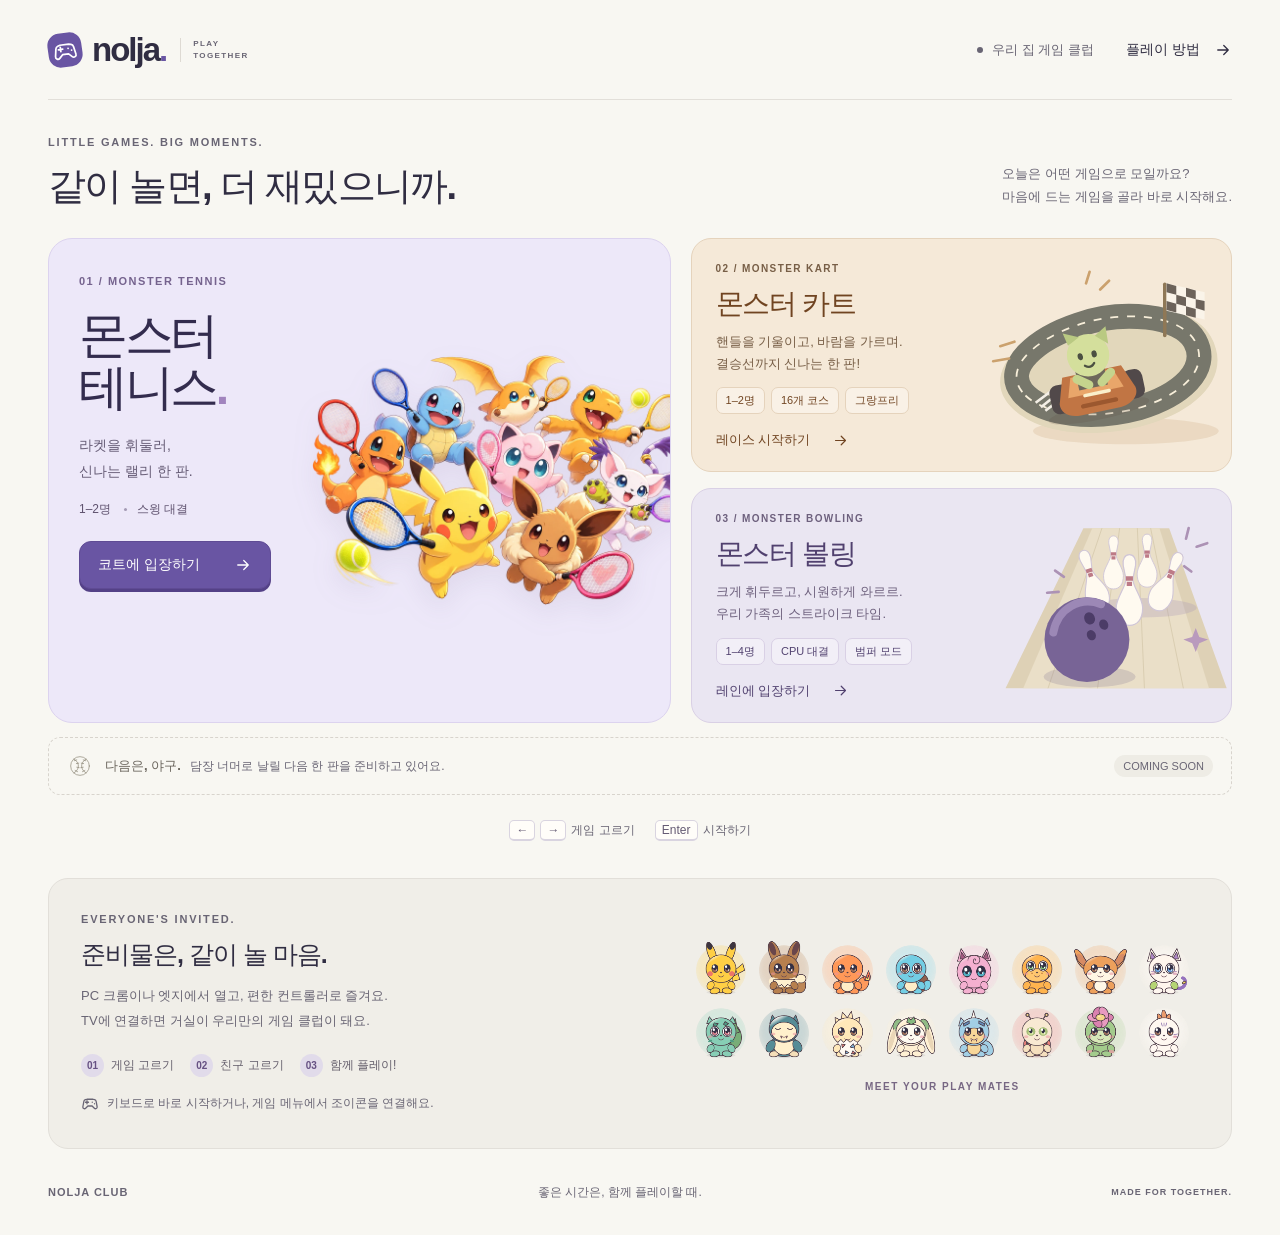
==== commit 5fe0c2a1: "카트: 전설 코스 넷 · 랜덤 코스 · 기존 맵 장애물 늘림 - 전설 코스 넷 (전설 탭 · 전설 컵): 유령 저택(울타리 미로) · 별빛 우주기지(다섯 꼭지 별, 다리 다섯) ·" ====
--- a/index.html
+++ b/index.html
@@ -6,8 +6,8 @@
 <meta name="theme-color" content="#f8f7f2">
 <meta name="description" content="우리 집이 플레이 그라운드가 되는 시간. 조이콘이나 키보드로 함께 즐기는 놀자 게임 클럽. 몬스터 테니스 · 몬스터 카트 · 몬스터 볼링.">
 <title>놀자 · 몬스터 게임 클럽</title>
-<link rel="stylesheet" href="shared/home.css?v=20261030e">
-<link rel="stylesheet" href="shared/brand.css?v=20261030e">
+<link rel="stylesheet" href="shared/home.css?v=20261104a">
+<link rel="stylesheet" href="shared/brand.css?v=20261104a">
 </head>
 <body>
 <a class="skip-link" href="#games">게임 고르기로 바로 가기</a>
@@ -38,8 +38,8 @@
           </div>
         </a>
         <div class="game-grid" aria-label="카트와 볼링">
-          <a class="ch game-card racing" href="games/kart/index.html" data-name="몬스터 카트" aria-label="몬스터 카트 시작하기. 1~2인, 12개 코스와 그랑프리">
-            <div class="game-copy"><span class="game-index">02 / MONSTER KART</span><h2>몬스터 카트</h2><p>핸들을 기울이고, 바람을 가르며.<br>결승선까지 신나는 한 판!</p><div class="card-tags"><span>1–2명</span><span>12개 코스</span><span>그랑프리</span></div><span class="card-cta">레이스 시작하기 <svg class="icon" aria-hidden="true"><use href="#i-arrow"/></svg></span></div>
+          <a class="ch game-card racing" href="games/kart/index.html" data-name="몬스터 카트" aria-label="몬스터 카트 시작하기. 1~2인, 16개 코스와 그랑프리">
+            <div class="game-copy"><span class="game-index">02 / MONSTER KART</span><h2>몬스터 카트</h2><p>핸들을 기울이고, 바람을 가르며.<br>결승선까지 신나는 한 판!</p><div class="card-tags"><span>1–2명</span><span>16개 코스</span><span>그랑프리</span></div><span class="card-cta">레이스 시작하기 <svg class="icon" aria-hidden="true"><use href="#i-arrow"/></svg></span></div>
             <div class="game-illustration" aria-hidden="true">
               <svg viewBox="0 0 300 260" fill="none" xmlns="http://www.w3.org/2000/svg">
                 <ellipse cx="168" cy="216" rx="105" ry="15" fill="#c6a47b" opacity=".23"/>
@@ -94,8 +94,8 @@
   </main>
   <footer class="site-footer"><span>NOLJA CLUB</span><p>좋은 시간은, 함께 플레이할 때.</p><span>MADE FOR TOGETHER.</span></footer>
 </div>
-<script src="shared/store.js?v=20261030e"></script>
-<script src="shared/characters.js?v=20261030e"></script>
+<script src="shared/store.js?v=20261104a"></script>
+<script src="shared/characters.js?v=20261104a"></script>
 <script>
 (() => {
   'use strict';
